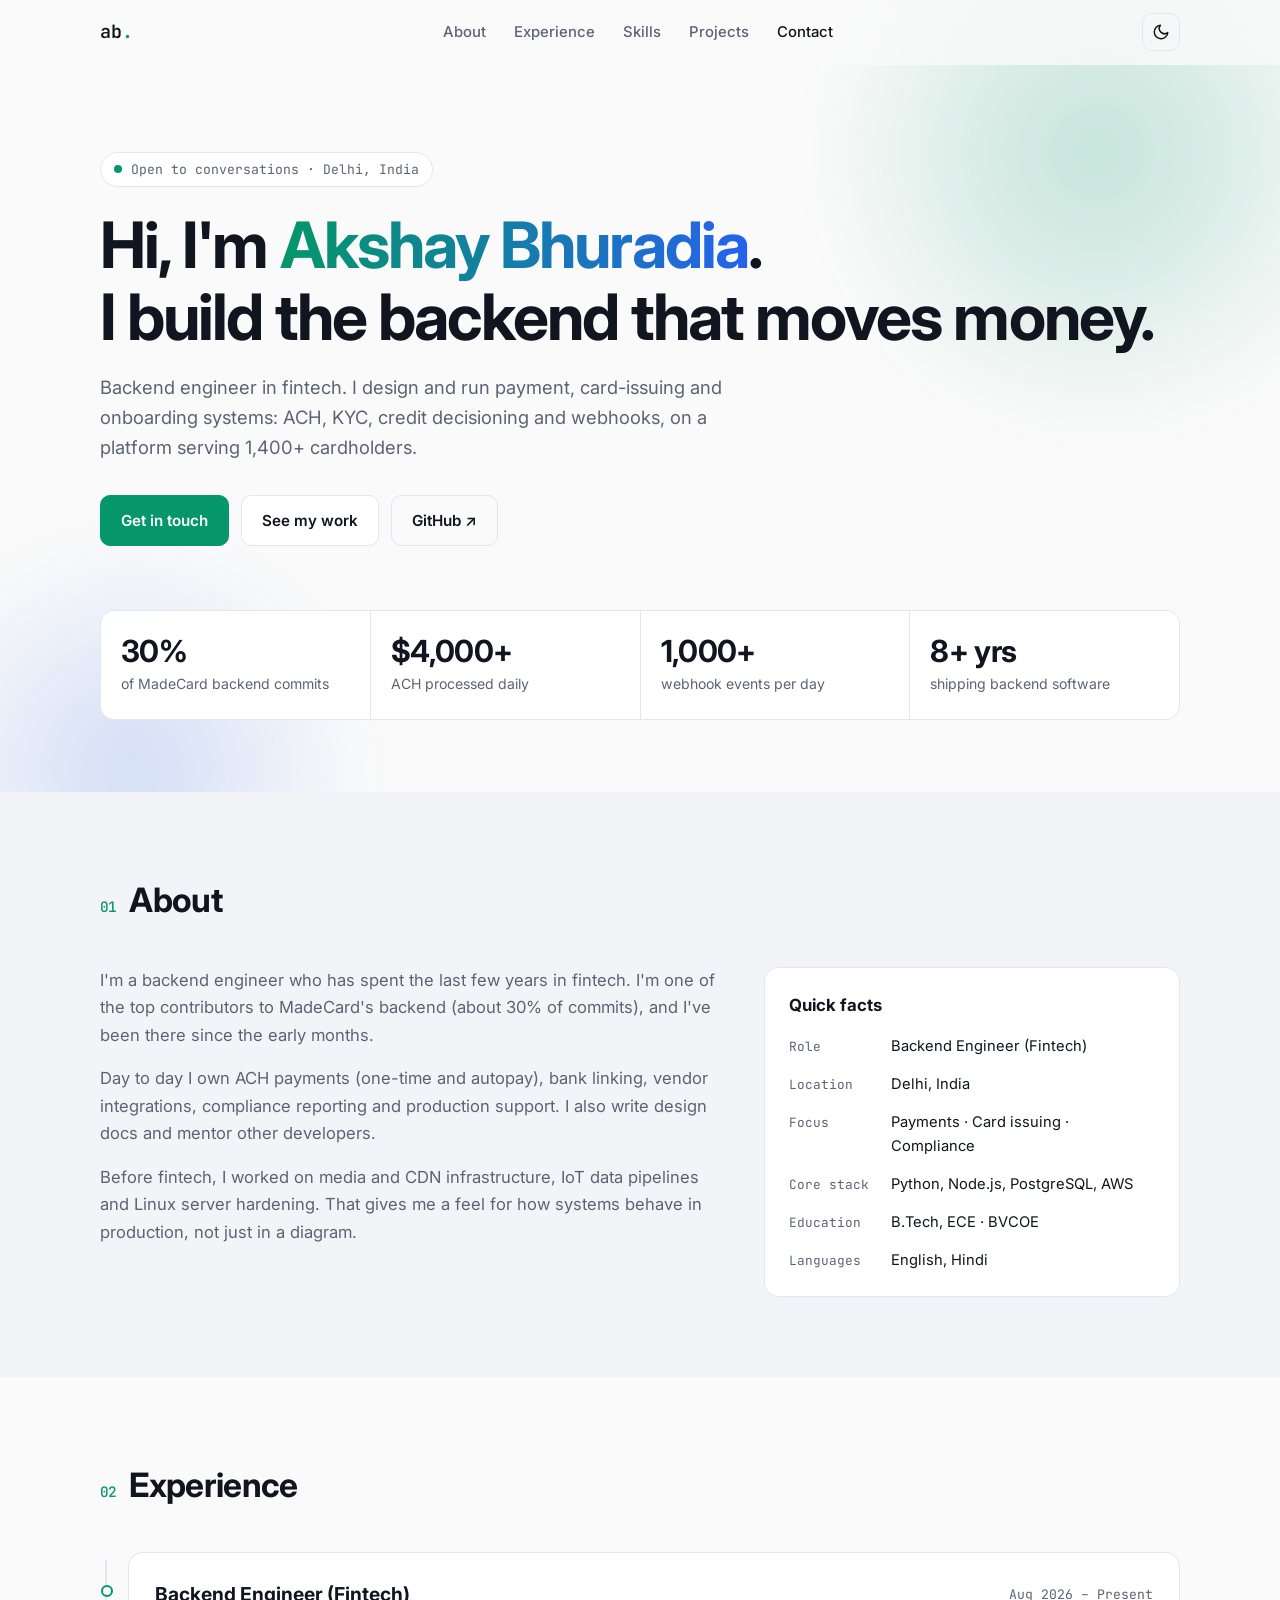
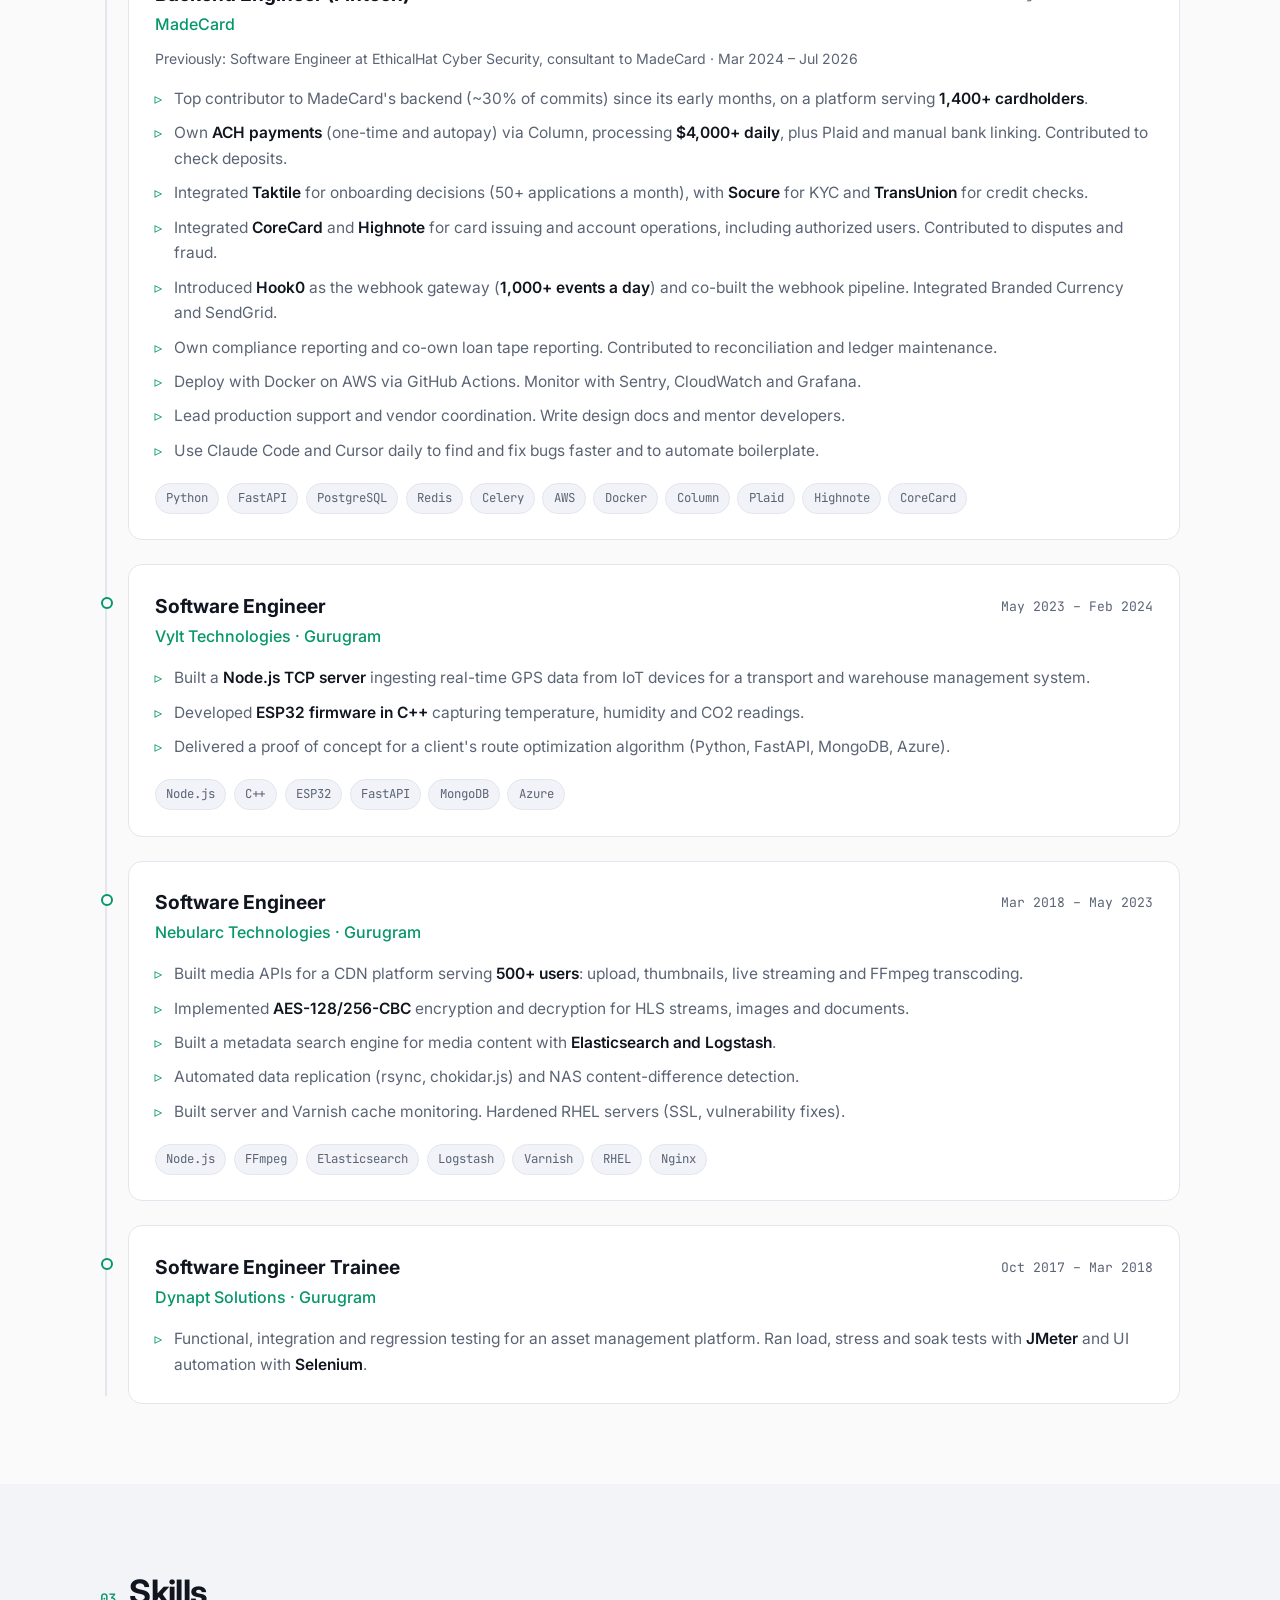
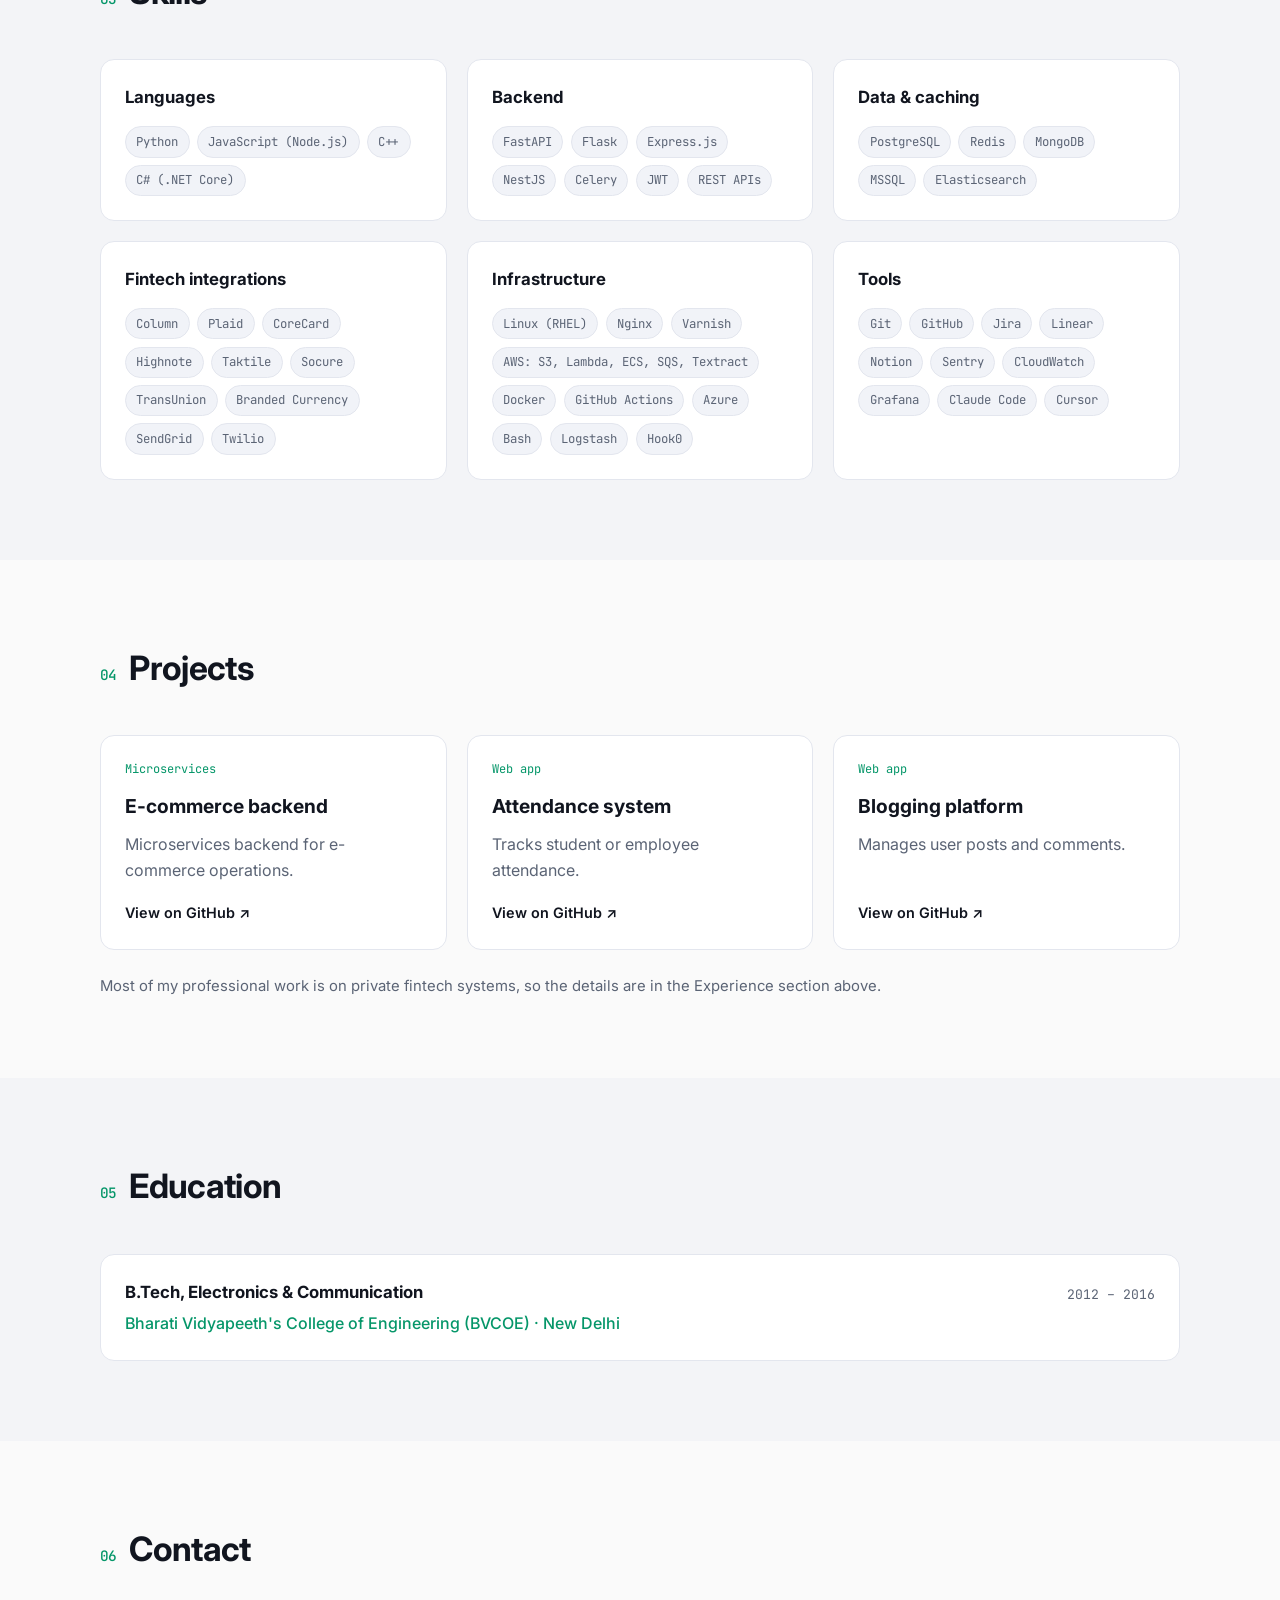
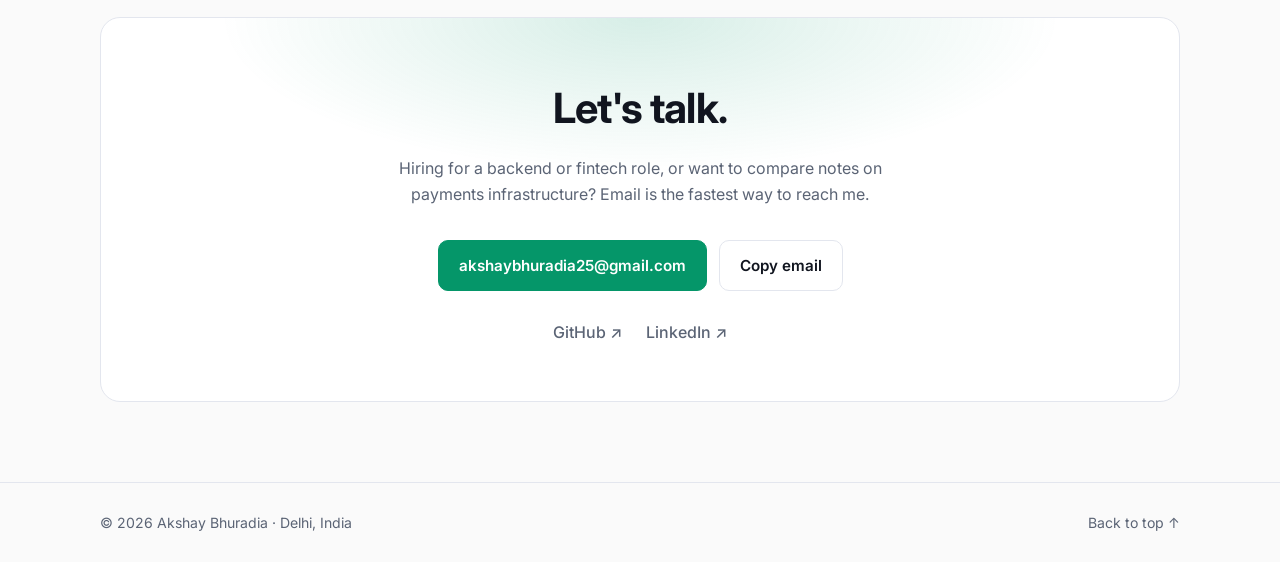
==== index.html @ c300bdea "Add portfolio website Co-authored-by: Cursor <cursoragent@cursor.com>" ====
<!DOCTYPE html>
<html lang="en" data-theme="dark">
<head>
  <meta charset="utf-8" />
  <meta name="viewport" content="width=device-width, initial-scale=1" />
  <title>Akshay Bhuradia · Backend Engineer, Fintech</title>
  <meta name="description" content="Akshay Bhuradia is a backend engineer building fintech systems: ACH payments, card issuing, onboarding decisioning and webhook infrastructure." />
  <meta name="theme-color" content="#0b0d12" />
  <meta property="og:title" content="Akshay Bhuradia · Backend Engineer, Fintech" />
  <meta property="og:description" content="Payments, card issuing, KYC/credit decisioning and reliable backend infrastructure." />
  <meta property="og:type" content="website" />
  <link rel="icon" href="data:image/svg+xml,<svg xmlns='http://www.w3.org/2000/svg' viewBox='0 0 100 100'><rect width='100' height='100' rx='24' fill='%236ee7b7'/><text x='50' y='68' font-size='56' font-family='sans-serif' font-weight='700' text-anchor='middle' fill='%230b0d12'>A</text></svg>" />
  <link rel="preconnect" href="https://fonts.googleapis.com" />
  <link rel="preconnect" href="https://fonts.gstatic.com" crossorigin />
  <link href="https://fonts.googleapis.com/css2?family=Inter:wght@400;500;600;700&family=JetBrains+Mono:wght@400;500&display=swap" rel="stylesheet" />
  <link rel="stylesheet" href="styles.css" />
  <script>
    // Apply saved theme before paint to avoid a flash.
    (function () {
      var t = localStorage.getItem("theme");
      if (!t) t = window.matchMedia("(prefers-color-scheme: light)").matches ? "light" : "dark";
      document.documentElement.setAttribute("data-theme", t);
    })();
  </script>
</head>
<body>
  <a class="skip" href="#main">Skip to content</a>

  <header class="nav" id="nav">
    <div class="container nav-inner">
      <a href="#top" class="logo" aria-label="Akshay Bhuradia, home">ab<span>.</span></a>
      <nav class="nav-links" id="nav-links" aria-label="Primary">
        <a href="#about">About</a>
        <a href="#experience">Experience</a>
        <a href="#skills">Skills</a>
        <a href="#projects">Projects</a>
        <a href="#contact">Contact</a>
      </nav>
      <div class="nav-actions">
        <button class="icon-btn" id="theme-toggle" aria-label="Toggle light and dark theme" title="Toggle theme">
          <svg class="i-sun" width="18" height="18" viewBox="0 0 24 24" fill="none" stroke="currentColor" stroke-width="2" stroke-linecap="round"><circle cx="12" cy="12" r="4"/><path d="M12 2v2M12 20v2M4.9 4.9l1.4 1.4M17.7 17.7l1.4 1.4M2 12h2M20 12h2M4.9 19.1l1.4-1.4M17.7 6.3l1.4-1.4"/></svg>
          <svg class="i-moon" width="18" height="18" viewBox="0 0 24 24" fill="none" stroke="currentColor" stroke-width="2" stroke-linecap="round" stroke-linejoin="round"><path d="M21 12.8A9 9 0 1 1 11.2 3a7 7 0 0 0 9.8 9.8z"/></svg>
        </button>
        <button class="icon-btn menu-btn" id="menu-toggle" aria-label="Open menu" aria-expanded="false" aria-controls="nav-links">
          <svg width="20" height="20" viewBox="0 0 24 24" fill="none" stroke="currentColor" stroke-width="2" stroke-linecap="round"><path d="M4 7h16M4 12h16M4 17h16"/></svg>
        </button>
      </div>
    </div>
  </header>

  <main id="main">
    <!-- HERO -->
    <section class="hero" id="top">
      <div class="container hero-inner">
        <p class="eyebrow reveal"><span class="dot"></span> Open to conversations · Delhi, India</p>
        <h1 class="reveal">Hi, I'm <span class="grad">Akshay Bhuradia</span>.<br />I build the backend that moves money.</h1>
        <p class="lead reveal">
          Backend engineer in fintech. I design and run payment, card-issuing and onboarding
          systems: ACH, KYC, credit decisioning and webhooks, on a platform serving
          1,400+ cardholders.
        </p>
        <div class="cta reveal">
          <a class="btn primary" href="#contact">Get in touch</a>
          <a class="btn" href="#experience">See my work</a>
          <a class="btn ghost" href="https://github.com/akshaybhuradia2020" target="_blank" rel="noopener">GitHub ↗</a>
        </div>

        <ul class="stats reveal" aria-label="Highlights">
          <li><strong data-count="30" data-suffix="%">30%</strong><span>of MadeCard backend commits</span></li>
          <li><strong data-count="4000" data-prefix="$" data-suffix="+">$4,000+</strong><span>ACH processed daily</span></li>
          <li><strong data-count="1000" data-suffix="+">1,000+</strong><span>webhook events per day</span></li>
          <li><strong data-count="8" data-suffix="+ yrs">8+ yrs</strong><span>shipping backend software</span></li>
        </ul>
      </div>
    </section>

    <!-- ABOUT -->
    <section class="section" id="about">
      <div class="container">
        <h2 class="section-title reveal"><span class="num">01</span> About</h2>
        <div class="about-grid">
          <div class="reveal">
            <p>
              I'm a backend engineer who has spent the last few years in fintech. I'm one of the
              top contributors to MadeCard's backend (about 30% of commits), and I've been there
              since the early months.
            </p>
            <p>
              Day to day I own ACH payments (one-time and autopay), bank linking, vendor
              integrations, compliance reporting and production support. I also write design
              docs and mentor other developers.
            </p>
            <p>
              Before fintech, I worked on media and CDN infrastructure, IoT data pipelines and
              Linux server hardening. That gives me a feel for how systems behave in production,
              not just in a diagram.
            </p>
          </div>
          <aside class="card reveal" aria-label="Quick facts">
            <h3>Quick facts</h3>
            <dl class="facts">
              <div><dt>Role</dt><dd>Backend Engineer (Fintech)</dd></div>
              <div><dt>Location</dt><dd>Delhi, India</dd></div>
              <div><dt>Focus</dt><dd>Payments · Card issuing · Compliance</dd></div>
              <div><dt>Core stack</dt><dd>Python, Node.js, PostgreSQL, AWS</dd></div>
              <div><dt>Education</dt><dd>B.Tech, ECE · BVCOE</dd></div>
              <div><dt>Languages</dt><dd>English, Hindi</dd></div>
            </dl>
          </aside>
        </div>
      </div>
    </section>

    <!-- EXPERIENCE -->
    <section class="section" id="experience">
      <div class="container">
        <h2 class="section-title reveal"><span class="num">02</span> Experience</h2>

        <ol class="timeline">
          <li class="job reveal">
            <div class="job-head">
              <div>
                <h3>Backend Engineer (Fintech)</h3>
                <p class="company">MadeCard</p>
              </div>
              <p class="when">Aug 2026 – Present</p>
            </div>
            <p class="sub-role">Previously: Software Engineer at EthicalHat Cyber Security, consultant to MadeCard · Mar 2024 – Jul 2026</p>
            <ul>
              <li>Top contributor to MadeCard's backend (~30% of commits) since its early months, on a platform serving <b>1,400+ cardholders</b>.</li>
              <li>Own <b>ACH payments</b> (one-time and autopay) via Column, processing <b>$4,000+ daily</b>, plus Plaid and manual bank linking. Contributed to check deposits.</li>
              <li>Integrated <b>Taktile</b> for onboarding decisions (50+ applications a month), with <b>Socure</b> for KYC and <b>TransUnion</b> for credit checks.</li>
              <li>Integrated <b>CoreCard</b> and <b>Highnote</b> for card issuing and account operations, including authorized users. Contributed to disputes and fraud.</li>
              <li>Introduced <b>Hook0</b> as the webhook gateway (<b>1,000+ events a day</b>) and co-built the webhook pipeline. Integrated Branded Currency and SendGrid.</li>
              <li>Own compliance reporting and co-own loan tape reporting. Contributed to reconciliation and ledger maintenance.</li>
              <li>Deploy with Docker on AWS via GitHub Actions. Monitor with Sentry, CloudWatch and Grafana.</li>
              <li>Lead production support and vendor coordination. Write design docs and mentor developers.</li>
              <li>Use Claude Code and Cursor daily to find and fix bugs faster and to automate boilerplate.</li>
            </ul>
            <div class="chips">
              <span>Python</span><span>FastAPI</span><span>PostgreSQL</span><span>Redis</span><span>Celery</span><span>AWS</span><span>Docker</span><span>Column</span><span>Plaid</span><span>Highnote</span><span>CoreCard</span>
            </div>
          </li>

          <li class="job reveal">
            <div class="job-head">
              <div>
                <h3>Software Engineer</h3>
                <p class="company">Vylt Technologies · Gurugram</p>
              </div>
              <p class="when">May 2023 – Feb 2024</p>
            </div>
            <ul>
              <li>Built a <b>Node.js TCP server</b> ingesting real-time GPS data from IoT devices for a transport and warehouse management system.</li>
              <li>Developed <b>ESP32 firmware in C++</b> capturing temperature, humidity and CO2 readings.</li>
              <li>Delivered a proof of concept for a client's route optimization algorithm (Python, FastAPI, MongoDB, Azure).</li>
            </ul>
            <div class="chips"><span>Node.js</span><span>C++</span><span>ESP32</span><span>FastAPI</span><span>MongoDB</span><span>Azure</span></div>
          </li>

          <li class="job reveal">
            <div class="job-head">
              <div>
                <h3>Software Engineer</h3>
                <p class="company">Nebularc Technologies · Gurugram</p>
              </div>
              <p class="when">Mar 2018 – May 2023</p>
            </div>
            <ul>
              <li>Built media APIs for a CDN platform serving <b>500+ users</b>: upload, thumbnails, live streaming and FFmpeg transcoding.</li>
              <li>Implemented <b>AES-128/256-CBC</b> encryption and decryption for HLS streams, images and documents.</li>
              <li>Built a metadata search engine for media content with <b>Elasticsearch and Logstash</b>.</li>
              <li>Automated data replication (rsync, chokidar.js) and NAS content-difference detection.</li>
              <li>Built server and Varnish cache monitoring. Hardened RHEL servers (SSL, vulnerability fixes).</li>
            </ul>
            <div class="chips"><span>Node.js</span><span>FFmpeg</span><span>Elasticsearch</span><span>Logstash</span><span>Varnish</span><span>RHEL</span><span>Nginx</span></div>
          </li>

          <li class="job reveal">
            <div class="job-head">
              <div>
                <h3>Software Engineer Trainee</h3>
                <p class="company">Dynapt Solutions · Gurugram</p>
              </div>
              <p class="when">Oct 2017 – Mar 2018</p>
            </div>
            <ul>
              <li>Functional, integration and regression testing for an asset management platform. Ran load, stress and soak tests with <b>JMeter</b> and UI automation with <b>Selenium</b>.</li>
            </ul>
          </li>
        </ol>
      </div>
    </section>

    <!-- SKILLS -->
    <section class="section" id="skills">
      <div class="container">
        <h2 class="section-title reveal"><span class="num">03</span> Skills</h2>
        <div class="skills-grid">
          <article class="card reveal"><h3>Languages</h3><div class="chips"><span>Python</span><span>JavaScript (Node.js)</span><span>C++</span><span>C# (.NET Core)</span></div></article>
          <article class="card reveal"><h3>Backend</h3><div class="chips"><span>FastAPI</span><span>Flask</span><span>Express.js</span><span>NestJS</span><span>Celery</span><span>JWT</span><span>REST APIs</span></div></article>
          <article class="card reveal"><h3>Data &amp; caching</h3><div class="chips"><span>PostgreSQL</span><span>Redis</span><span>MongoDB</span><span>MSSQL</span><span>Elasticsearch</span></div></article>
          <article class="card reveal"><h3>Fintech integrations</h3><div class="chips"><span>Column</span><span>Plaid</span><span>CoreCard</span><span>Highnote</span><span>Taktile</span><span>Socure</span><span>TransUnion</span><span>Branded Currency</span><span>SendGrid</span><span>Twilio</span></div></article>
          <article class="card reveal"><h3>Infrastructure</h3><div class="chips"><span>Linux (RHEL)</span><span>Nginx</span><span>Varnish</span><span>AWS: S3, Lambda, ECS, SQS, Textract</span><span>Docker</span><span>GitHub Actions</span><span>Azure</span><span>Bash</span><span>Logstash</span><span>Hook0</span></div></article>
          <article class="card reveal"><h3>Tools</h3><div class="chips"><span>Git</span><span>GitHub</span><span>Jira</span><span>Linear</span><span>Notion</span><span>Sentry</span><span>CloudWatch</span><span>Grafana</span><span>Claude Code</span><span>Cursor</span></div></article>
        </div>
      </div>
    </section>

    <!-- PROJECTS -->
    <section class="section" id="projects">
      <div class="container">
        <h2 class="section-title reveal"><span class="num">04</span> Projects</h2>
        <div class="projects-grid">
          <a class="card project reveal" href="https://github.com/akshaybhuradia2020" target="_blank" rel="noopener">
            <span class="tag">Microservices</span>
            <h3>E-commerce backend</h3>
            <p>Microservices backend for e-commerce operations.</p>
            <span class="more">View on GitHub ↗</span>
          </a>
          <a class="card project reveal" href="https://github.com/akshaybhuradia2020" target="_blank" rel="noopener">
            <span class="tag">Web app</span>
            <h3>Attendance system</h3>
            <p>Tracks student or employee attendance.</p>
            <span class="more">View on GitHub ↗</span>
          </a>
          <a class="card project reveal" href="https://github.com/akshaybhuradia2020" target="_blank" rel="noopener">
            <span class="tag">Web app</span>
            <h3>Blogging platform</h3>
            <p>Manages user posts and comments.</p>
            <span class="more">View on GitHub ↗</span>
          </a>
        </div>
        <p class="note reveal">
          Most of my professional work is on private fintech systems, so the details are in the
          Experience section above.
        </p>
      </div>
    </section>

    <!-- EDUCATION -->
    <section class="section" id="education">
      <div class="container">
        <h2 class="section-title reveal"><span class="num">05</span> Education</h2>
        <div class="card reveal edu">
          <div>
            <h3>B.Tech, Electronics &amp; Communication</h3>
            <p class="company">Bharati Vidyapeeth's College of Engineering (BVCOE) · New Delhi</p>
          </div>
          <p class="when">2012 – 2016</p>
        </div>
      </div>
    </section>

    <!-- CONTACT -->
    <section class="section contact" id="contact">
      <div class="container">
        <h2 class="section-title reveal"><span class="num">06</span> Contact</h2>
        <div class="contact-card reveal">
          <h3>Let's talk.</h3>
          <p>
            Hiring for a backend or fintech role, or want to compare notes on payments
            infrastructure? Email is the fastest way to reach me.
          </p>
          <div class="cta">
            <a class="btn primary" href="mailto:akshaybhuradia25@gmail.com">akshaybhuradia25@gmail.com</a>
            <button class="btn" id="copy-email" type="button">Copy email</button>
          </div>
          <ul class="social">
            <li><a href="https://github.com/akshaybhuradia2020" target="_blank" rel="noopener">GitHub ↗</a></li>
            <li><a href="https://www.linkedin.com/in/akshay-bhuradia" target="_blank" rel="noopener">LinkedIn ↗</a></li>
          </ul>
        </div>
      </div>
    </section>
  </main>

  <footer class="footer">
    <div class="container">
      <p>© <span id="year">2026</span> Akshay Bhuradia · Delhi, India</p>
      <a href="#top">Back to top ↑</a>
    </div>
  </footer>

  <div class="toast" id="toast" role="status" aria-live="polite">Email copied</div>
  <script src="script.js"></script>
</body>
</html>
---- styles.css ----
/* ---------- Tokens ---------- */
:root {
  --bg: #0b0d12;
  --bg-alt: #0f1218;
  --surface: #141821;
  --surface-2: #1a1f2b;
  --border: #232937;
  --text: #e8ebf2;
  --muted: #9aa3b5;
  --accent: #6ee7b7;
  --accent-2: #60a5fa;
  --accent-ink: #062018;
  --shadow: 0 10px 30px rgba(0, 0, 0, 0.35);
  --radius: 14px;
  --font: "Inter", system-ui, -apple-system, "Segoe UI", Roboto, sans-serif;
  --mono: "JetBrains Mono", ui-monospace, SFMono-Regular, Menlo, monospace;
}
[data-theme="light"] {
  --bg: #fafafa;
  --bg-alt: #f3f4f7;
  --surface: #ffffff;
  --surface-2: #f1f3f8;
  --border: #e3e6ee;
  --text: #11151f;
  --muted: #5b6475;
  --accent: #059669;
  --accent-2: #2563eb;
  --accent-ink: #ffffff;
  --shadow: 0 10px 30px rgba(20, 30, 60, 0.08);
}

/* ---------- Base ---------- */
*, *::before, *::after { box-sizing: border-box; }
html { scroll-behavior: smooth; scroll-padding-top: 76px; }
body {
  margin: 0;
  font-family: var(--font);
  background: var(--bg);
  color: var(--text);
  line-height: 1.65;
  -webkit-font-smoothing: antialiased;
  transition: background 0.25s, color 0.25s;
}
a { color: inherit; text-decoration: none; }
ul, ol { margin: 0; padding: 0; list-style: none; }
h1, h2, h3, p { margin: 0; }
b { font-weight: 600; color: var(--text); }
.container { width: min(1080px, 100% - 2.5rem); margin-inline: auto; }
.skip {
  position: absolute; left: -999px; top: 8px; z-index: 100;
  background: var(--accent); color: var(--accent-ink); padding: 8px 14px; border-radius: 8px;
}
.skip:focus { left: 8px; }
:focus-visible { outline: 2px solid var(--accent); outline-offset: 3px; border-radius: 6px; }

/* ---------- Nav ---------- */
.nav {
  position: fixed; inset: 0 0 auto 0; z-index: 50;
  backdrop-filter: blur(14px); -webkit-backdrop-filter: blur(14px);
  background: color-mix(in srgb, var(--bg) 78%, transparent);
  border-bottom: 1px solid transparent;
  transition: border-color 0.2s;
}
.nav.scrolled { border-bottom-color: var(--border); }
.nav-inner { display: flex; align-items: center; justify-content: space-between; height: 64px; }
.logo { font-family: var(--mono); font-weight: 600; font-size: 1.15rem; }
.logo span { color: var(--accent); }
.nav-links { display: flex; gap: 1.75rem; }
.nav-links a { color: var(--muted); font-size: 0.93rem; font-weight: 500; transition: color 0.15s; }
.nav-links a:hover, .nav-links a.active { color: var(--text); }
.nav-actions { display: flex; gap: 0.5rem; }
.icon-btn {
  display: grid; place-items: center; width: 38px; height: 38px;
  background: transparent; color: var(--text);
  border: 1px solid var(--border); border-radius: 10px; cursor: pointer;
  transition: background 0.15s;
}
.icon-btn:hover { background: var(--surface); }
.menu-btn { display: none; }
[data-theme="dark"] .i-moon, [data-theme="light"] .i-sun { display: none; }

/* ---------- Hero ---------- */
.hero { position: relative; padding: 9.5rem 0 4.5rem; overflow: hidden; }
.hero::before {
  content: ""; position: absolute; inset: -20% -10% auto auto; width: 620px; height: 620px;
  background: radial-gradient(circle, color-mix(in srgb, var(--accent) 22%, transparent), transparent 65%);
  filter: blur(20px); pointer-events: none;
}
.hero::after {
  content: ""; position: absolute; inset: auto auto -30% -10%; width: 520px; height: 520px;
  background: radial-gradient(circle, color-mix(in srgb, var(--accent-2) 18%, transparent), transparent 65%);
  filter: blur(20px); pointer-events: none;
}
.hero-inner { position: relative; z-index: 1; }
.eyebrow {
  display: inline-flex; align-items: center; gap: 0.6rem;
  font-family: var(--mono); font-size: 0.82rem; color: var(--muted);
  padding: 0.35rem 0.8rem; border: 1px solid var(--border); border-radius: 999px; background: var(--surface);
}
.dot { width: 8px; height: 8px; border-radius: 50%; background: var(--accent); box-shadow: 0 0 0 0 var(--accent); animation: pulse 2s infinite; }
@keyframes pulse { 70% { box-shadow: 0 0 0 8px transparent; } 100% { box-shadow: 0 0 0 0 transparent; } }
h1 { font-size: clamp(2.2rem, 5.6vw, 4rem); line-height: 1.12; letter-spacing: -0.03em; margin: 1.4rem 0 1.2rem; font-weight: 700; }
.grad { background: linear-gradient(90deg, var(--accent), var(--accent-2)); -webkit-background-clip: text; background-clip: text; color: transparent; }
.lead { max-width: 640px; font-size: 1.15rem; color: var(--muted); }
.cta { display: flex; flex-wrap: wrap; gap: 0.75rem; margin-top: 2rem; }
.btn {
  display: inline-flex; align-items: center; gap: 0.4rem;
  padding: 0.75rem 1.25rem; border-radius: 10px; font: inherit; font-weight: 600; font-size: 0.95rem;
  color: var(--text); background: var(--surface); border: 1px solid var(--border); cursor: pointer;
  transition: transform 0.15s, background 0.15s, border-color 0.15s;
}
.btn:hover { transform: translateY(-2px); border-color: var(--accent); }
.btn.primary { background: var(--accent); color: var(--accent-ink); border-color: var(--accent); }
.btn.primary:hover { filter: brightness(1.08); }
.btn.ghost { background: transparent; }

.stats {
  display: grid; grid-template-columns: repeat(4, 1fr); gap: 1px; margin-top: 4rem;
  background: var(--border); border: 1px solid var(--border); border-radius: var(--radius); overflow: hidden;
}
.stats li { background: var(--surface); padding: 1.4rem 1.25rem; }
.stats strong { display: block; font-size: 1.9rem; letter-spacing: -0.02em; line-height: 1.2; }
.stats span { color: var(--muted); font-size: 0.88rem; }

/* ---------- Sections ---------- */
.section { padding: 5rem 0; }
.section:nth-of-type(even) { background: var(--bg-alt); }
.section-title { font-size: clamp(1.6rem, 3vw, 2.1rem); letter-spacing: -0.02em; margin-bottom: 2.5rem; display: flex; align-items: baseline; gap: 0.8rem; }
.num { font-family: var(--mono); font-size: 0.9rem; color: var(--accent); font-weight: 500; }

.card {
  background: var(--surface); border: 1px solid var(--border); border-radius: var(--radius); padding: 1.5rem;
}
.card h3 { font-size: 1.05rem; margin-bottom: 0.9rem; }

/* About */
.about-grid { display: grid; grid-template-columns: 1.5fr 1fr; gap: 2.5rem; align-items: start; }
.about-grid p + p { margin-top: 1rem; }
.about-grid p { color: var(--muted); font-size: 1.04rem; }
.facts { margin: 0; display: grid; gap: 0.85rem; }
.facts div { display: grid; grid-template-columns: 90px 1fr; gap: 0.75rem; font-size: 0.92rem; }
.facts dt { color: var(--muted); font-family: var(--mono); font-size: 0.8rem; padding-top: 2px; }
.facts dd { margin: 0; }

/* Timeline */
.timeline { position: relative; display: grid; gap: 1.5rem; padding-left: 1.75rem; }
.timeline::before { content: ""; position: absolute; left: 5px; top: 8px; bottom: 8px; width: 2px; background: var(--border); }
.job {
  position: relative; background: var(--surface); border: 1px solid var(--border);
  border-radius: var(--radius); padding: 1.6rem;
  transition: border-color 0.2s, transform 0.2s;
}
.job:hover { border-color: color-mix(in srgb, var(--accent) 55%, var(--border)); }
.job::before {
  content: ""; position: absolute; left: -1.75rem; top: 2rem; width: 12px; height: 12px; border-radius: 50%;
  background: var(--bg); border: 2px solid var(--accent);
}
.job-head { display: flex; justify-content: space-between; gap: 1rem; flex-wrap: wrap; }
.job h3 { font-size: 1.2rem; margin: 0; }
.company { color: var(--accent); font-weight: 500; }
.when { font-family: var(--mono); font-size: 0.82rem; color: var(--muted); padding-top: 0.3rem; }
.sub-role { margin-top: 0.6rem; font-size: 0.88rem; color: var(--muted); }
.job ul { margin-top: 1rem; display: grid; gap: 0.55rem; }
.job ul li { position: relative; padding-left: 1.2rem; color: var(--muted); font-size: 0.97rem; }
.job ul li::before { content: "▹"; position: absolute; left: 0; color: var(--accent); }
.job .chips { margin-top: 1.2rem; }

.chips { display: flex; flex-wrap: wrap; gap: 0.45rem; }
.chips span {
  font-family: var(--mono); font-size: 0.77rem; padding: 0.28rem 0.65rem; border-radius: 999px;
  background: var(--surface-2); color: var(--muted); border: 1px solid var(--border);
}

/* Skills / projects */
.skills-grid, .projects-grid { display: grid; grid-template-columns: repeat(3, 1fr); gap: 1.25rem; }
.project { display: flex; flex-direction: column; gap: 0.5rem; transition: transform 0.2s, border-color 0.2s, box-shadow 0.2s; }
.project:hover { transform: translateY(-4px); border-color: var(--accent); box-shadow: var(--shadow); }
.project h3 { margin: 0.2rem 0 0; font-size: 1.2rem; }
.project p { color: var(--muted); flex: 1; }
.tag { font-family: var(--mono); font-size: 0.75rem; color: var(--accent); }
.more { font-size: 0.9rem; font-weight: 600; margin-top: 0.6rem; }
.note { margin-top: 1.5rem; color: var(--muted); font-size: 0.93rem; }

.edu { display: flex; justify-content: space-between; flex-wrap: wrap; gap: 1rem; }
.edu h3 { margin-bottom: 0.2rem; }

/* Contact */
.contact-card {
  text-align: center; padding: 3.5rem 1.5rem; border-radius: 20px; border: 1px solid var(--border);
  background:
    radial-gradient(600px 220px at 50% 0%, color-mix(in srgb, var(--accent) 16%, transparent), transparent 70%),
    var(--surface);
}
.contact-card h3 { font-size: clamp(1.8rem, 4vw, 2.6rem); letter-spacing: -0.02em; margin-bottom: 0.8rem; }
.contact-card p { max-width: 520px; margin: 0 auto; color: var(--muted); }
.contact-card .cta { justify-content: center; }
.social { display: flex; justify-content: center; gap: 1.5rem; margin-top: 1.75rem; }
.social a { color: var(--muted); font-weight: 500; transition: color 0.15s; }
.social a:hover { color: var(--accent); }

.footer { border-top: 1px solid var(--border); padding: 1.75rem 0; color: var(--muted); font-size: 0.88rem; }
.footer .container { display: flex; justify-content: space-between; flex-wrap: wrap; gap: 0.5rem; }
.footer a:hover { color: var(--accent); }

.toast {
  position: fixed; bottom: 24px; left: 50%; transform: translate(-50%, 20px); opacity: 0; pointer-events: none;
  background: var(--text); color: var(--bg); padding: 0.6rem 1.1rem; border-radius: 10px; font-size: 0.9rem; font-weight: 500;
  transition: opacity 0.2s, transform 0.2s; z-index: 80;
}
.toast.show { opacity: 1; transform: translate(-50%, 0); }

/* ---------- Reveal on scroll ---------- */
.reveal { opacity: 0; transform: translateY(18px); transition: opacity 0.6s ease, transform 0.6s ease; }
.reveal.in { opacity: 1; transform: none; }
.no-js .reveal { opacity: 1; transform: none; }

/* ---------- Responsive ---------- */
@media (max-width: 860px) {
  .skills-grid, .projects-grid { grid-template-columns: repeat(2, 1fr); }
  .about-grid { grid-template-columns: 1fr; }
  .stats { grid-template-columns: repeat(2, 1fr); }
}
@media (max-width: 720px) {
  .menu-btn { display: grid; }
  .nav-links {
    position: absolute; top: 64px; left: 0; right: 0; flex-direction: column; gap: 0;
    background: var(--bg); border-bottom: 1px solid var(--border);
    max-height: 0; overflow: hidden; transition: max-height 0.25s;
  }
  .nav-links.open { max-height: 320px; }
  .nav-links a { padding: 0.95rem 1.25rem; border-top: 1px solid var(--border); }
  .hero { padding-top: 7.5rem; }
  .skills-grid, .projects-grid { grid-template-columns: 1fr; }
  .section { padding: 3.5rem 0; }
  .timeline { padding-left: 1.4rem; }
  .job::before { left: -1.4rem; }
  .job { padding: 1.25rem; }
}
@media (prefers-reduced-motion: reduce) {
  html { scroll-behavior: auto; }
  .reveal { opacity: 1; transform: none; transition: none; }
  .dot { animation: none; }
}
@media print {
  .nav, .toast, .hero::before, .hero::after { display: none; }
  .reveal { opacity: 1; transform: none; }
}
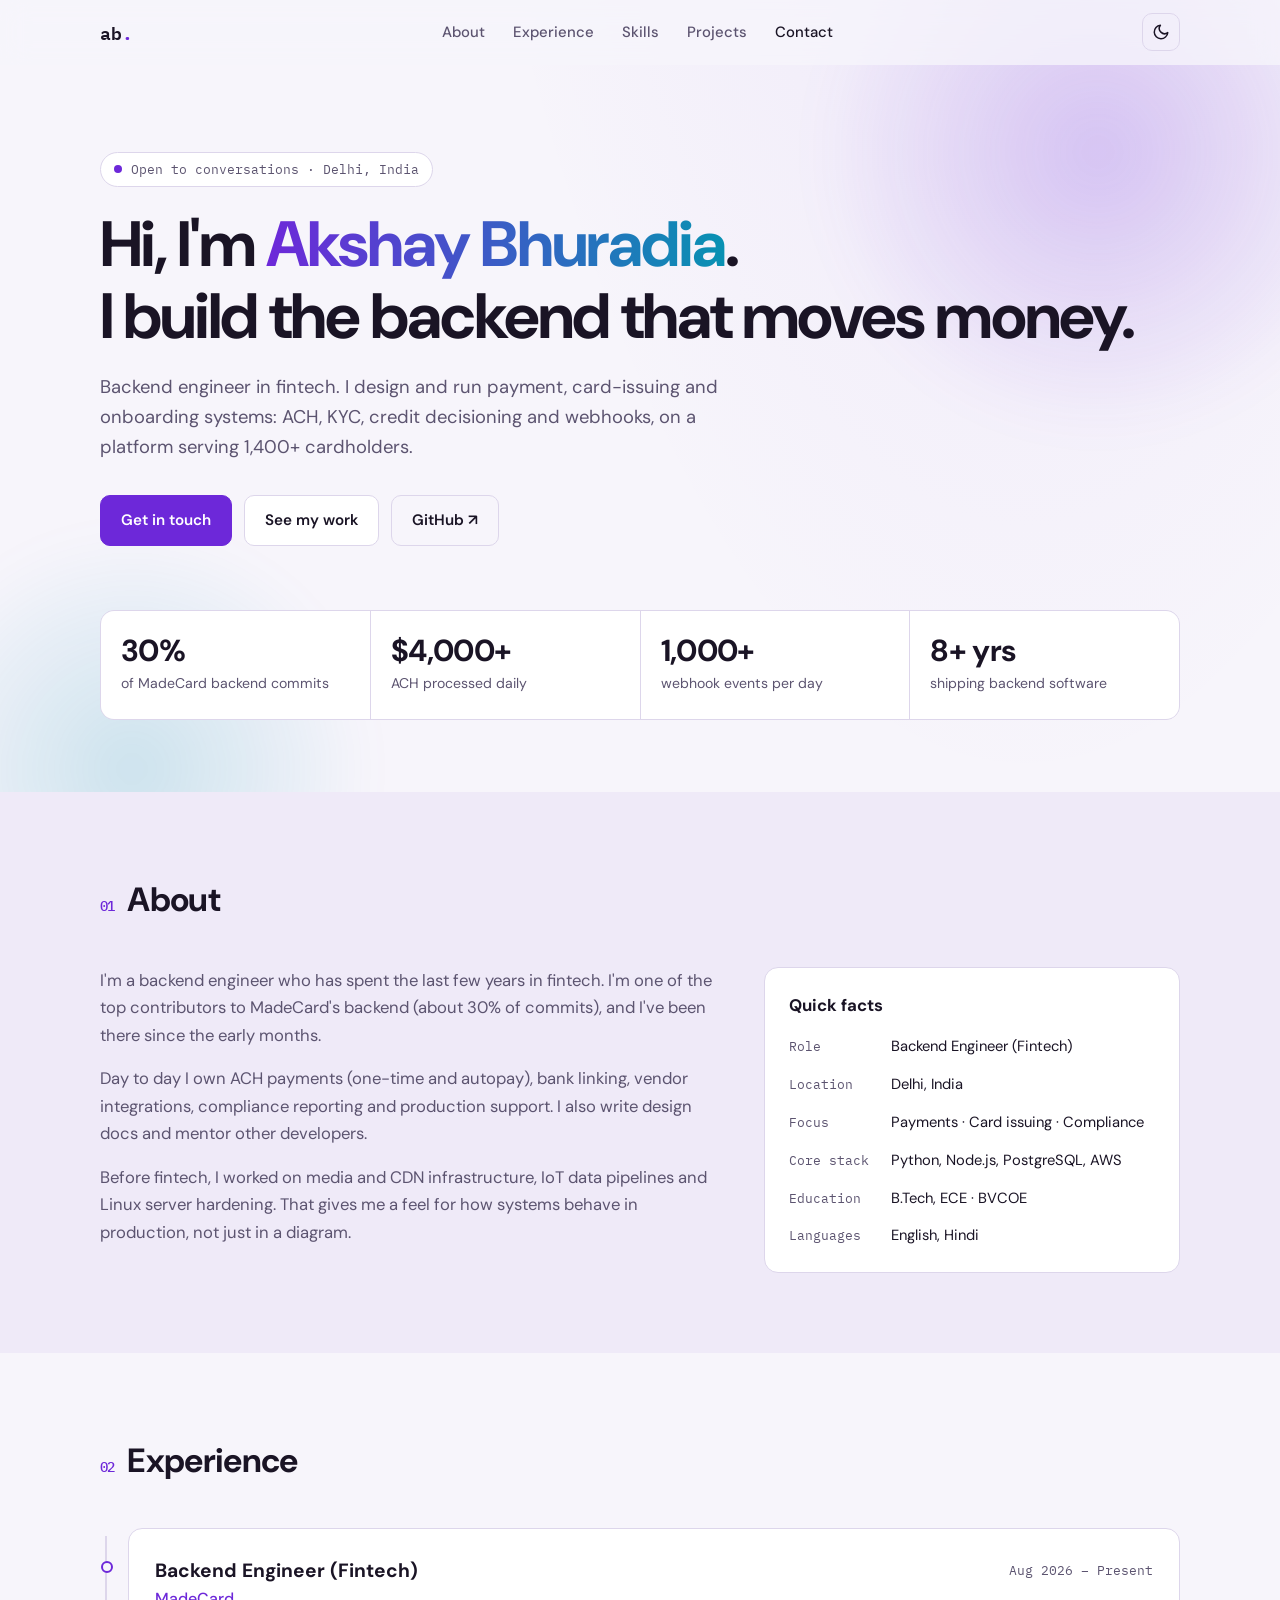
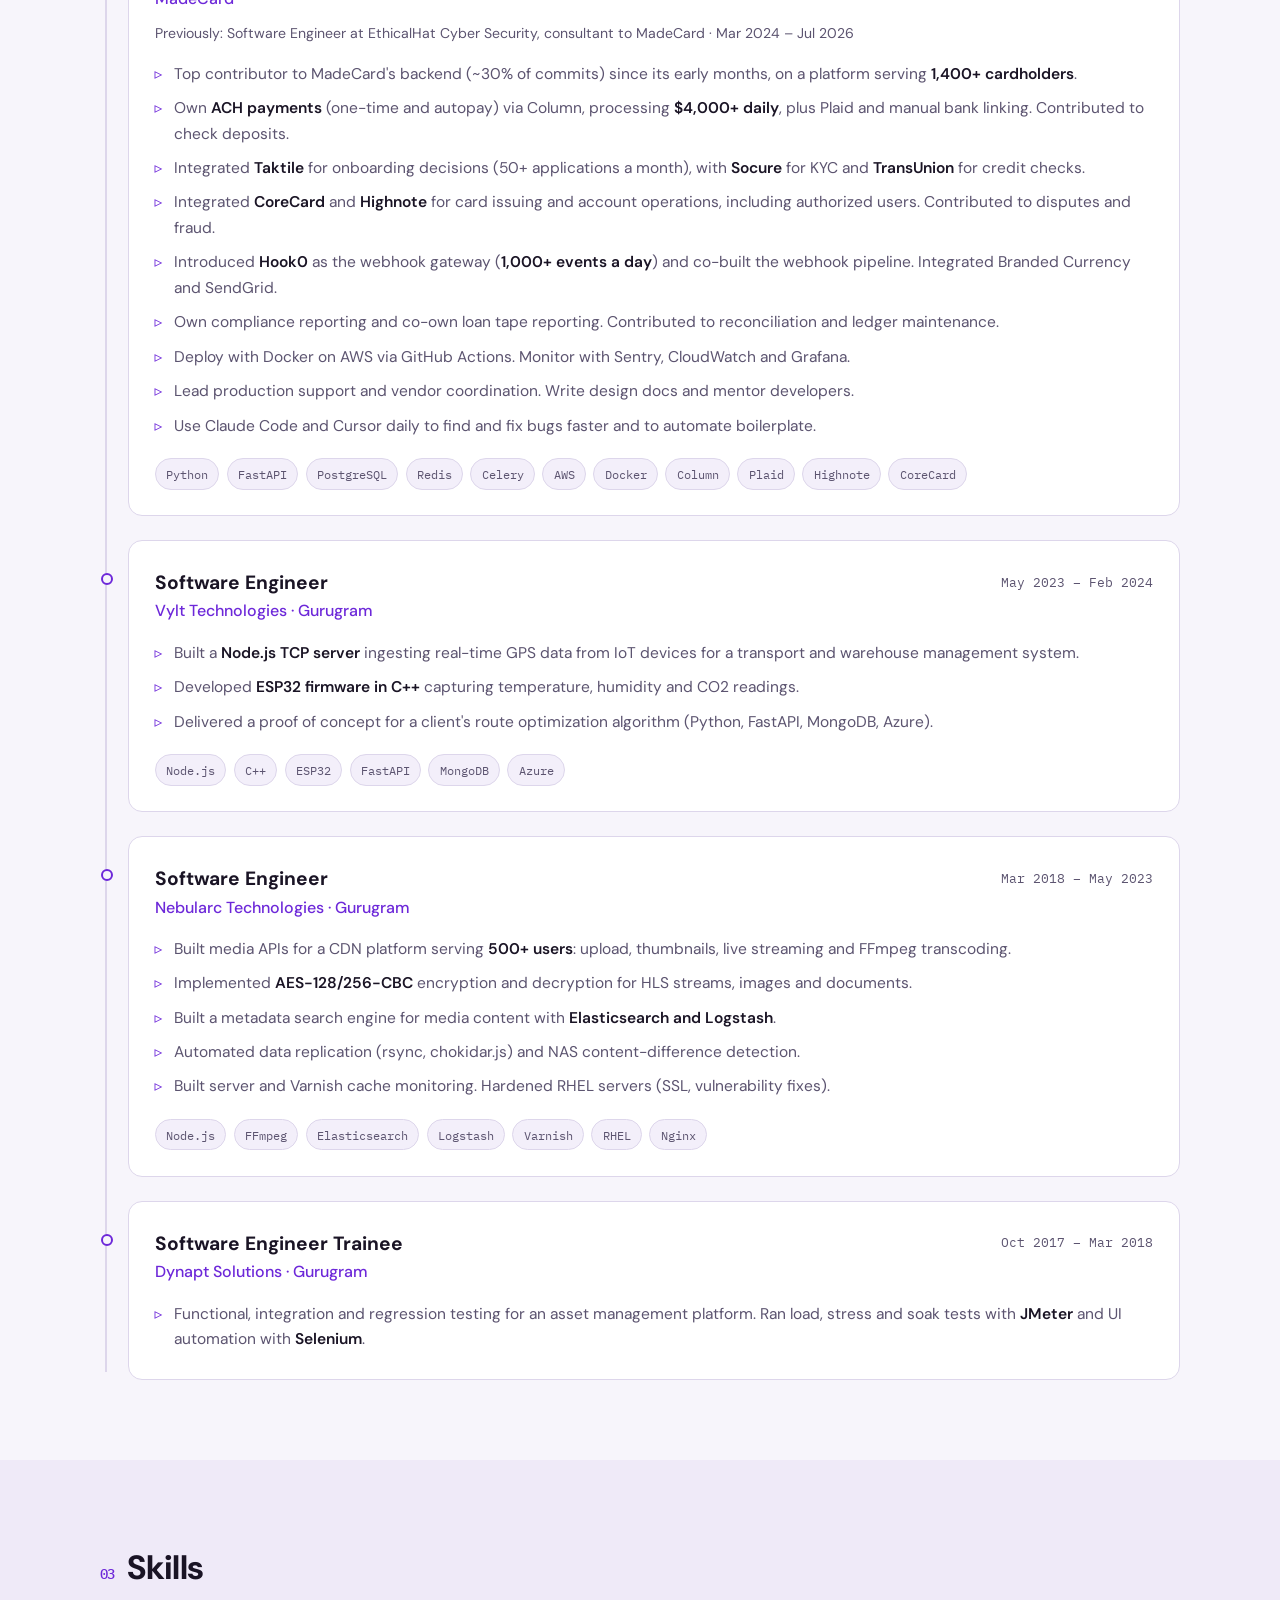
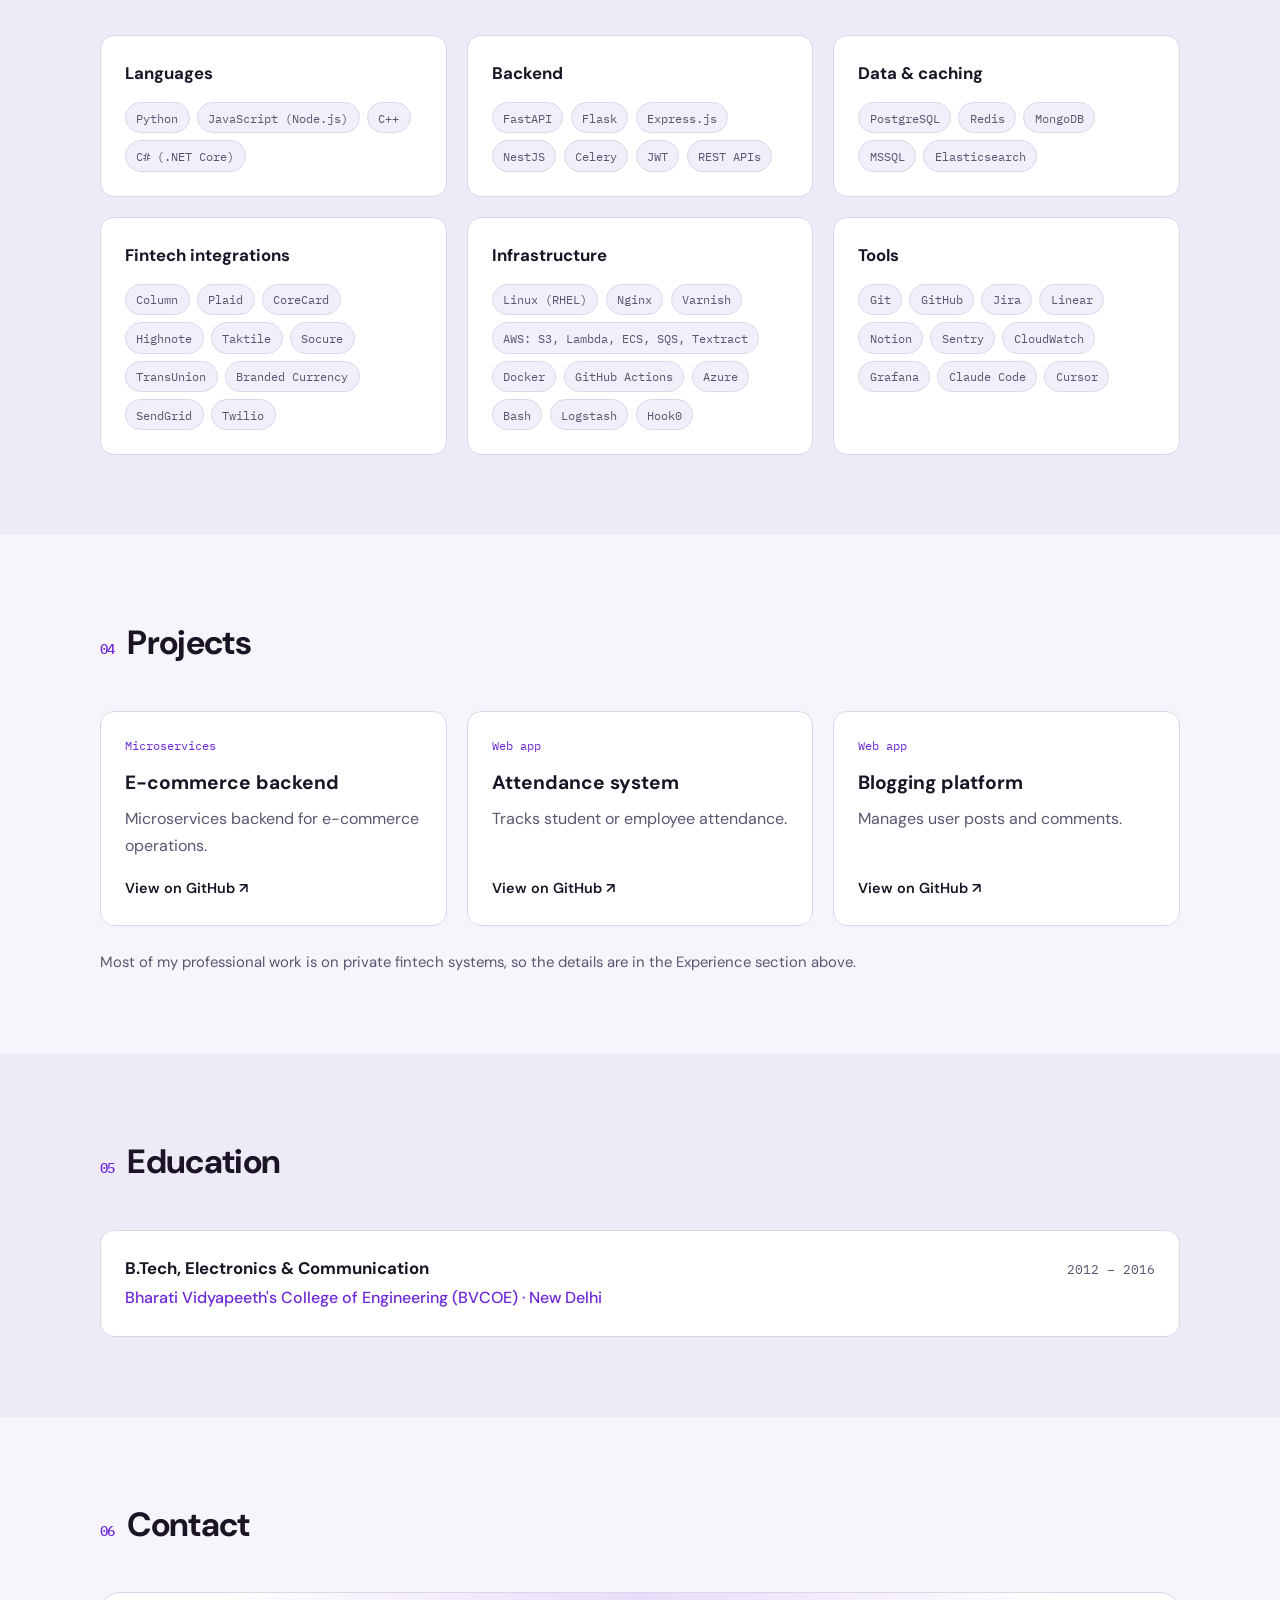
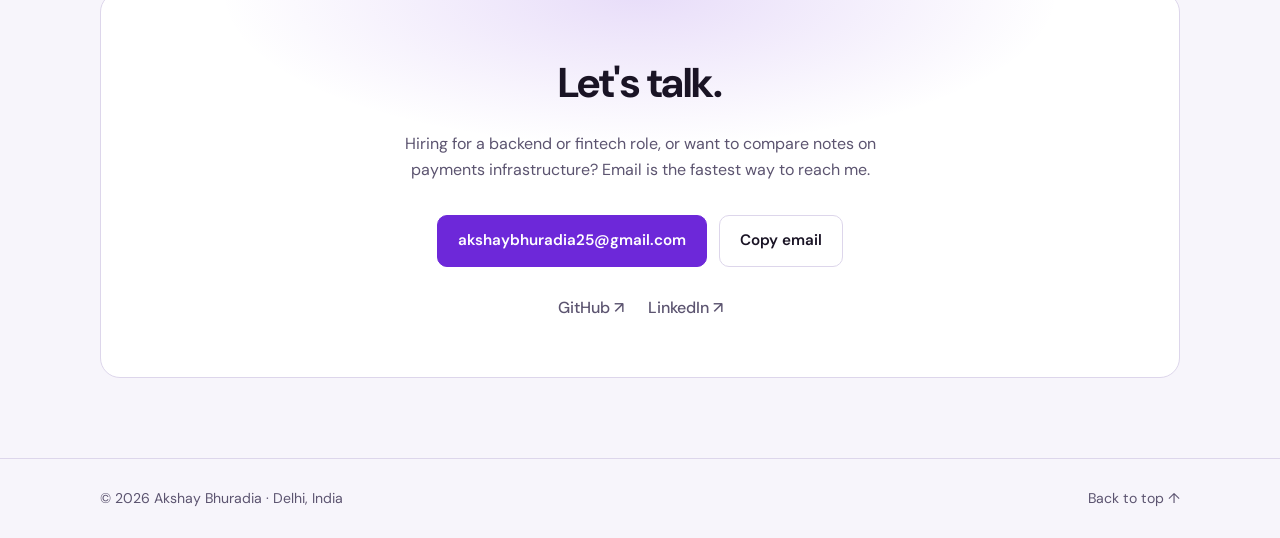
==== commit a10130a3: "Refresh portfolio theme" ====
--- a/index.html
+++ b/index.html
@@ -5,14 +5,14 @@
   <meta name="viewport" content="width=device-width, initial-scale=1" />
   <title>Akshay Bhuradia · Backend Engineer, Fintech</title>
   <meta name="description" content="Akshay Bhuradia is a backend engineer building fintech systems: ACH payments, card issuing, onboarding decisioning and webhook infrastructure." />
-  <meta name="theme-color" content="#0b0d12" />
+  <meta name="theme-color" content="#0c0a10" />
   <meta property="og:title" content="Akshay Bhuradia · Backend Engineer, Fintech" />
   <meta property="og:description" content="Payments, card issuing, KYC/credit decisioning and reliable backend infrastructure." />
   <meta property="og:type" content="website" />
-  <link rel="icon" href="data:image/svg+xml,<svg xmlns='http://www.w3.org/2000/svg' viewBox='0 0 100 100'><rect width='100' height='100' rx='24' fill='%236ee7b7'/><text x='50' y='68' font-size='56' font-family='sans-serif' font-weight='700' text-anchor='middle' fill='%230b0d12'>A</text></svg>" />
+  <link rel="icon" href="data:image/svg+xml,<svg xmlns='http://www.w3.org/2000/svg' viewBox='0 0 100 100'><rect width='100' height='100' rx='24' fill='%23a78bfa'/><text x='50' y='68' font-size='56' font-family='sans-serif' font-weight='700' text-anchor='middle' fill='%2314082a'>A</text></svg>" />
   <link rel="preconnect" href="https://fonts.googleapis.com" />
   <link rel="preconnect" href="https://fonts.gstatic.com" crossorigin />
-  <link href="https://fonts.googleapis.com/css2?family=Inter:wght@400;500;600;700&family=JetBrains+Mono:wght@400;500&display=swap" rel="stylesheet" />
+  <link href="https://fonts.googleapis.com/css2?family=DM+Sans:ital,opsz,wght@0,9..40,400;0,9..40,500;0,9..40,600;0,9..40,700&family=IBM+Plex+Mono:wght@400;500&display=swap" rel="stylesheet" />
   <link rel="stylesheet" href="styles.css" />
   <script>
     // Apply saved theme before paint to avoid a flash.
--- a/styles.css
+++ b/styles.css
@@ -1,32 +1,32 @@
-/* ---------- Tokens ---------- */
+/* ---------- Tokens (violet / cyan fintech) ---------- */
 :root {
-  --bg: #0b0d12;
-  --bg-alt: #0f1218;
-  --surface: #141821;
-  --surface-2: #1a1f2b;
-  --border: #232937;
-  --text: #e8ebf2;
-  --muted: #9aa3b5;
-  --accent: #6ee7b7;
-  --accent-2: #60a5fa;
-  --accent-ink: #062018;
-  --shadow: 0 10px 30px rgba(0, 0, 0, 0.35);
+  --bg: #0c0a10;
+  --bg-alt: #110e18;
+  --surface: #181522;
+  --surface-2: #1f1b2e;
+  --border: #2e2840;
+  --text: #ede9f7;
+  --muted: #9d94b0;
+  --accent: #a78bfa;
+  --accent-2: #22d3ee;
+  --accent-ink: #14082a;
+  --shadow: 0 12px 40px rgba(8, 0, 24, 0.45);
   --radius: 14px;
-  --font: "Inter", system-ui, -apple-system, "Segoe UI", Roboto, sans-serif;
-  --mono: "JetBrains Mono", ui-monospace, SFMono-Regular, Menlo, monospace;
+  --font: "DM Sans", system-ui, -apple-system, "Segoe UI", Roboto, sans-serif;
+  --mono: "IBM Plex Mono", ui-monospace, SFMono-Regular, Menlo, monospace;
 }
 [data-theme="light"] {
-  --bg: #fafafa;
-  --bg-alt: #f3f4f7;
+  --bg: #f7f5fb;
+  --bg-alt: #efeaf8;
   --surface: #ffffff;
-  --surface-2: #f1f3f8;
-  --border: #e3e6ee;
-  --text: #11151f;
-  --muted: #5b6475;
-  --accent: #059669;
-  --accent-2: #2563eb;
+  --surface-2: #f3effa;
+  --border: #ddd6eb;
+  --text: #1a1425;
+  --muted: #5c5470;
+  --accent: #6d28d9;
+  --accent-2: #0891b2;
   --accent-ink: #ffffff;
-  --shadow: 0 10px 30px rgba(20, 30, 60, 0.08);
+  --shadow: 0 10px 30px rgba(80, 40, 120, 0.1);
 }
 
 /* ---------- Base ---------- */
@@ -35,11 +35,18 @@
 body {
   margin: 0;
   font-family: var(--font);
-  background: var(--bg);
+  background:
+    radial-gradient(ellipse 120% 80% at 50% -30%, color-mix(in srgb, var(--accent) 12%, transparent), transparent 55%),
+    var(--bg);
   color: var(--text);
   line-height: 1.65;
   -webkit-font-smoothing: antialiased;
   transition: background 0.25s, color 0.25s;
+}
+[data-theme="light"] body {
+  background:
+    radial-gradient(ellipse 100% 70% at 80% -20%, color-mix(in srgb, var(--accent) 10%, transparent), transparent 50%),
+    var(--bg);
 }
 a { color: inherit; text-decoration: none; }
 ul, ol { margin: 0; padding: 0; list-style: none; }
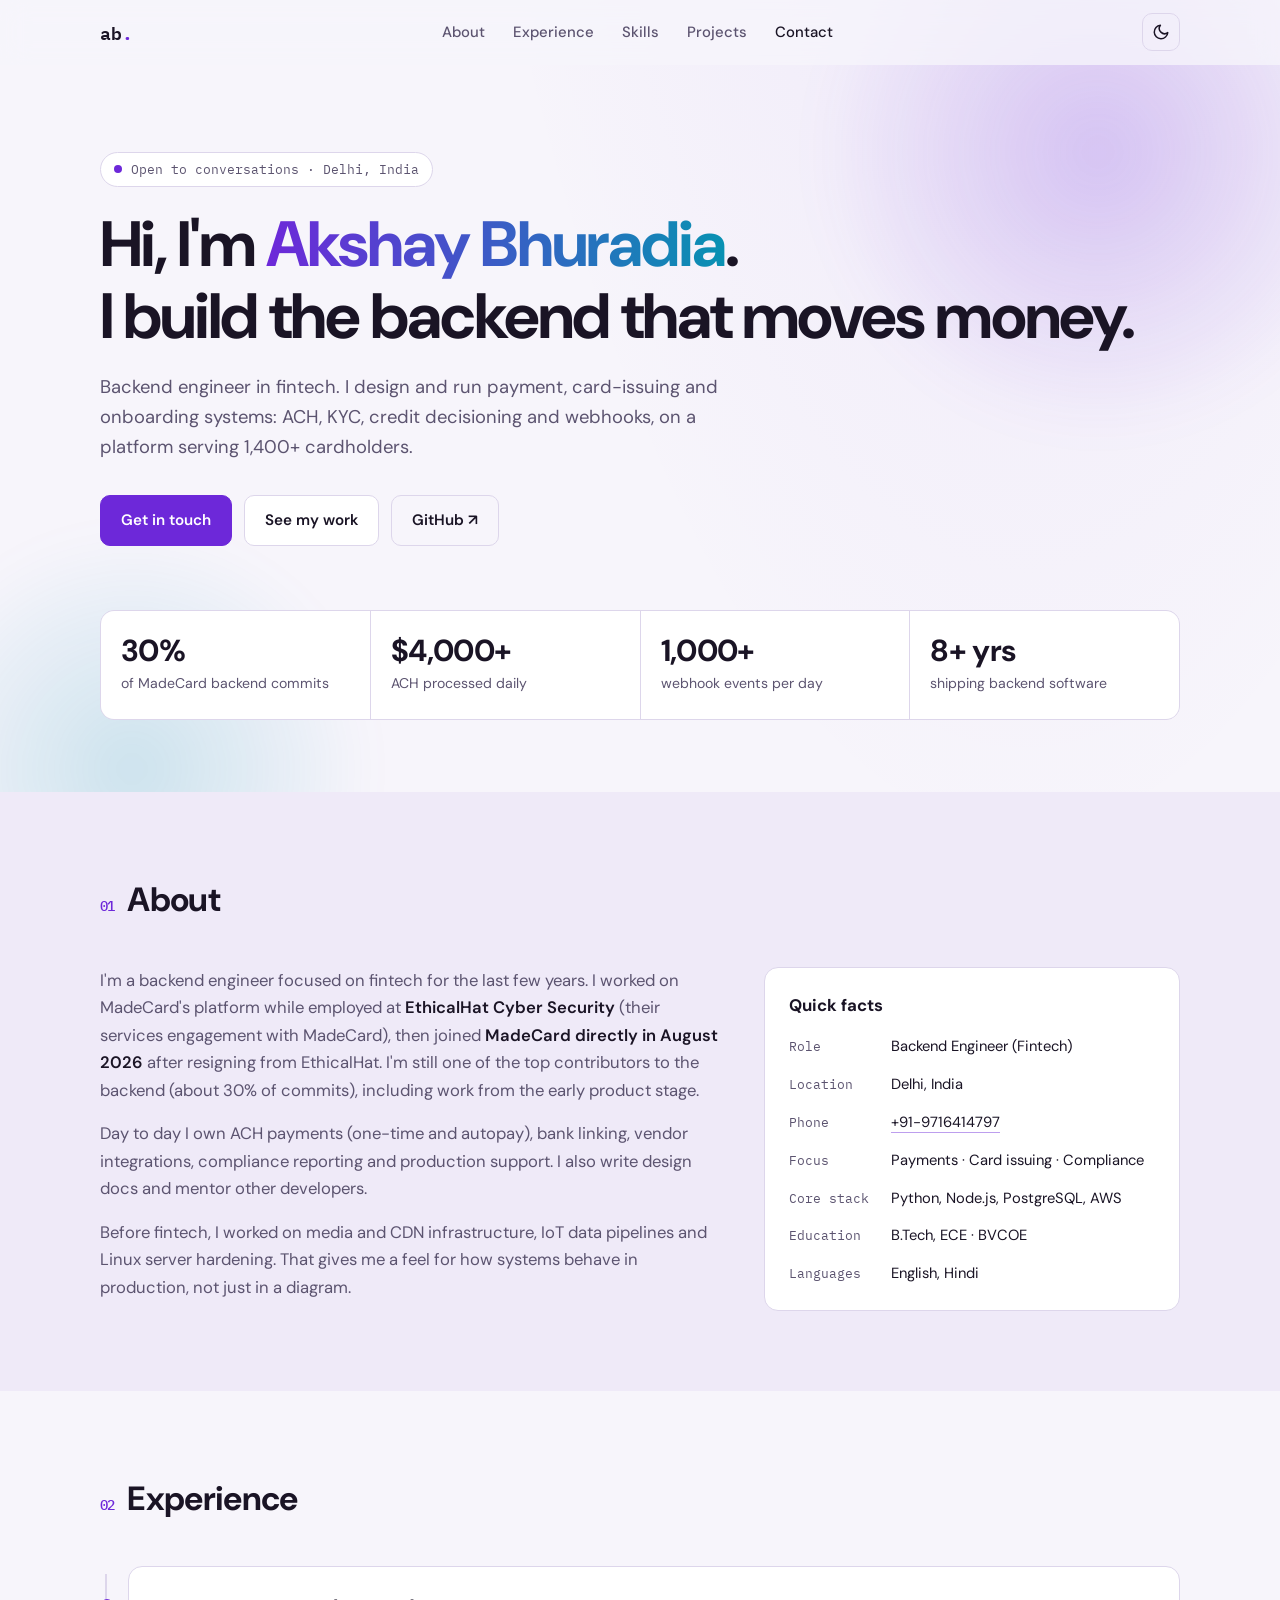
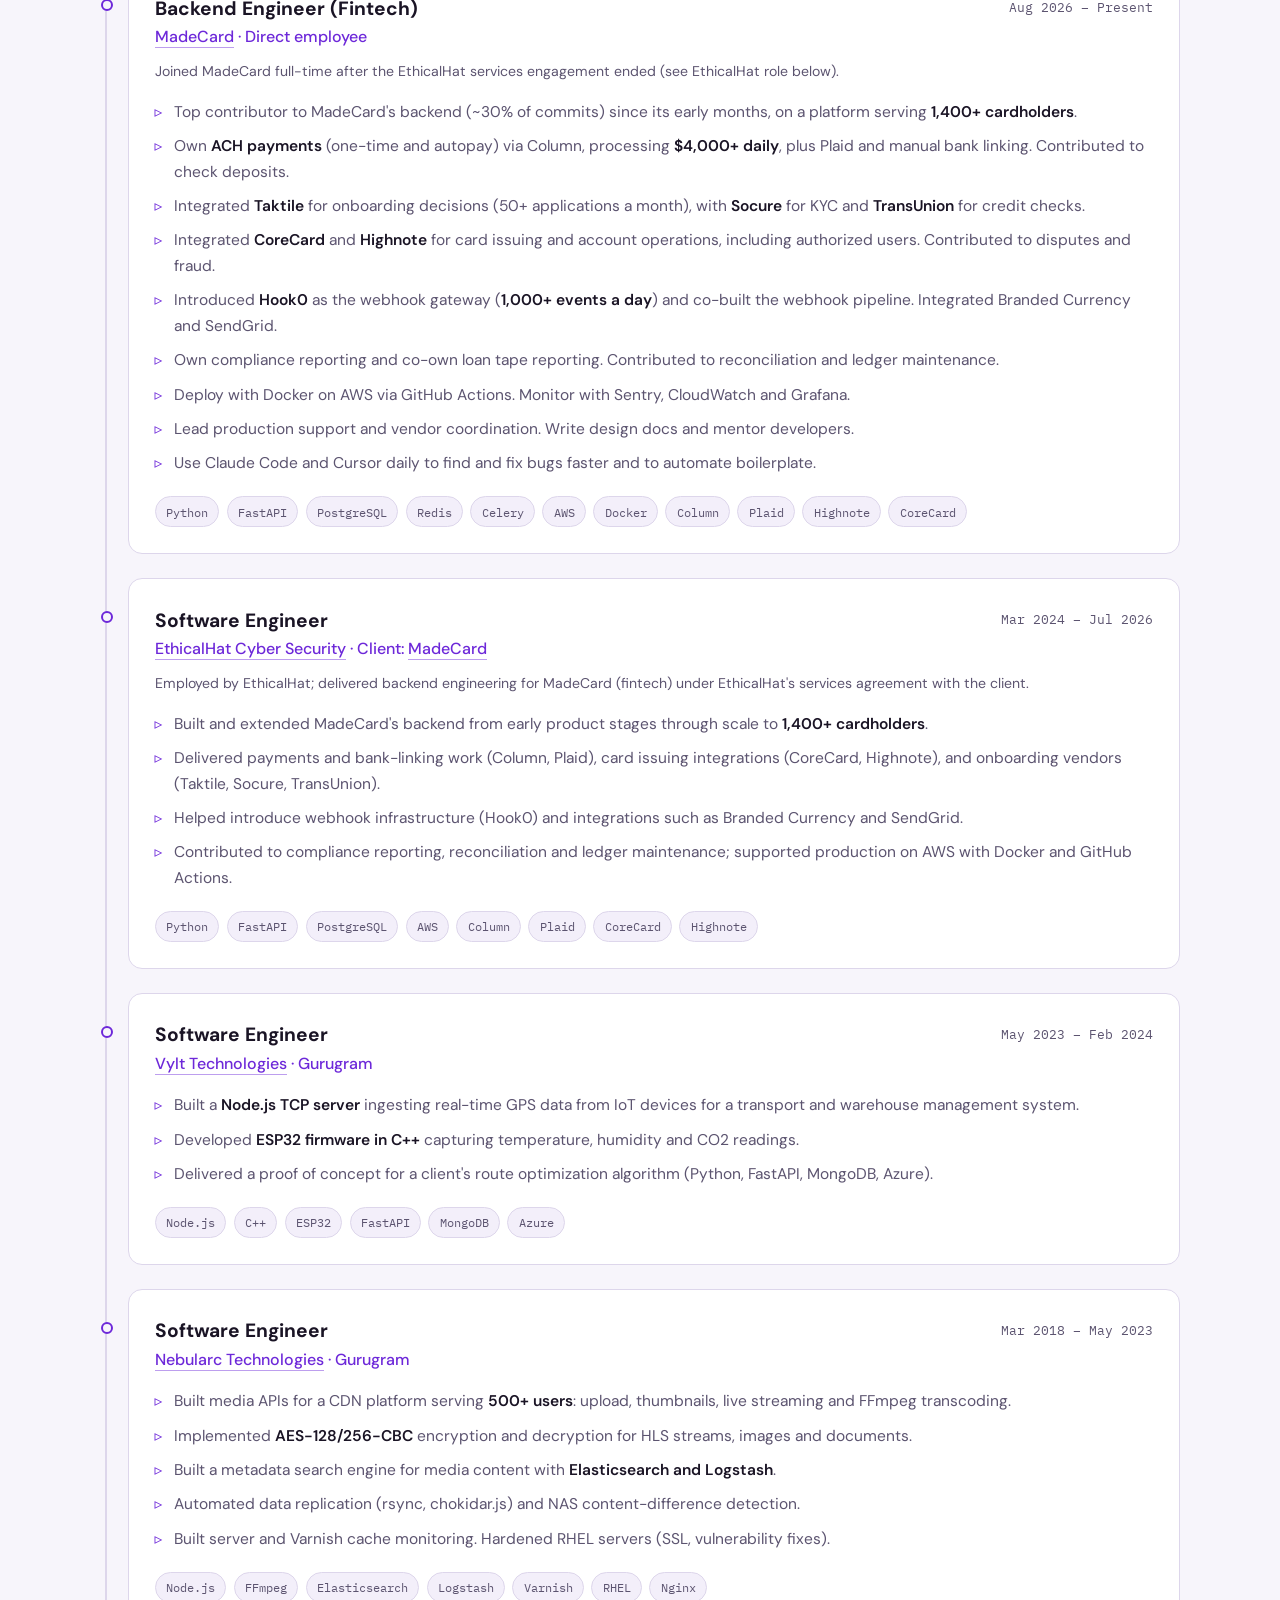
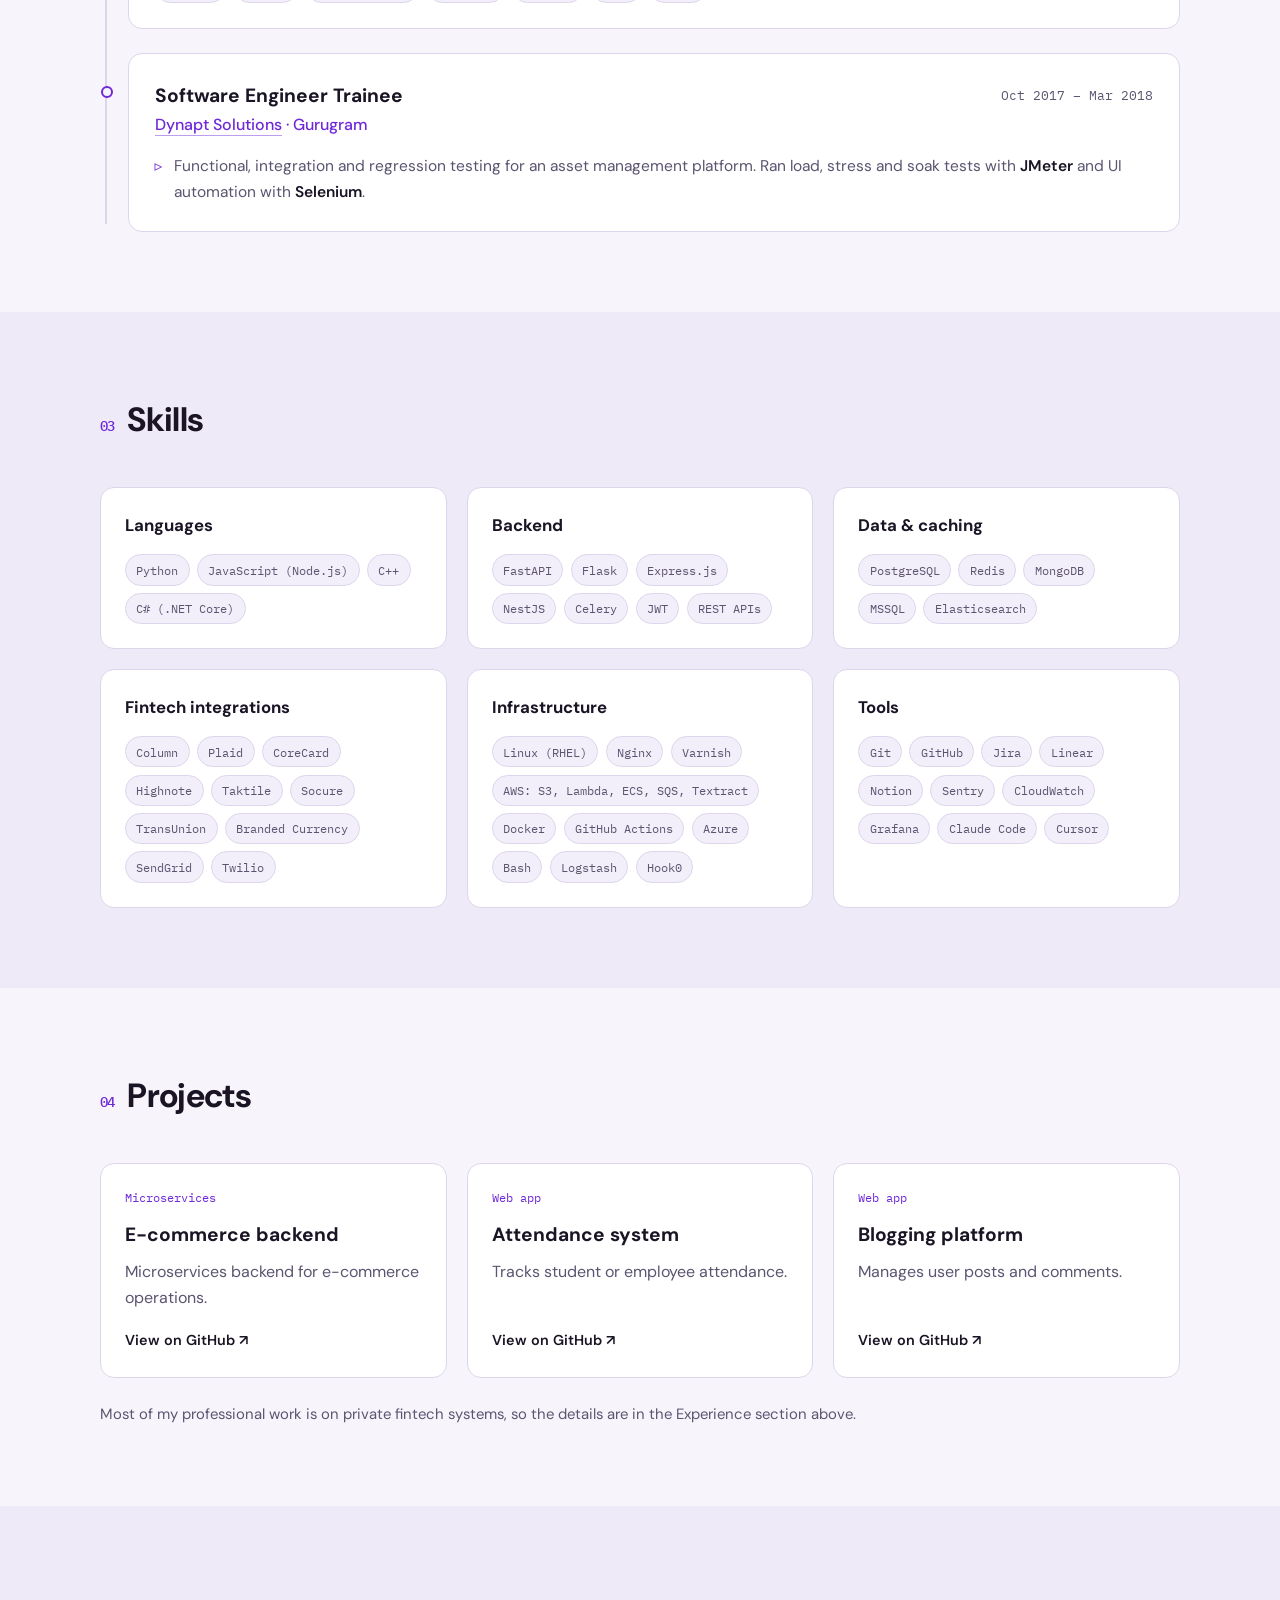
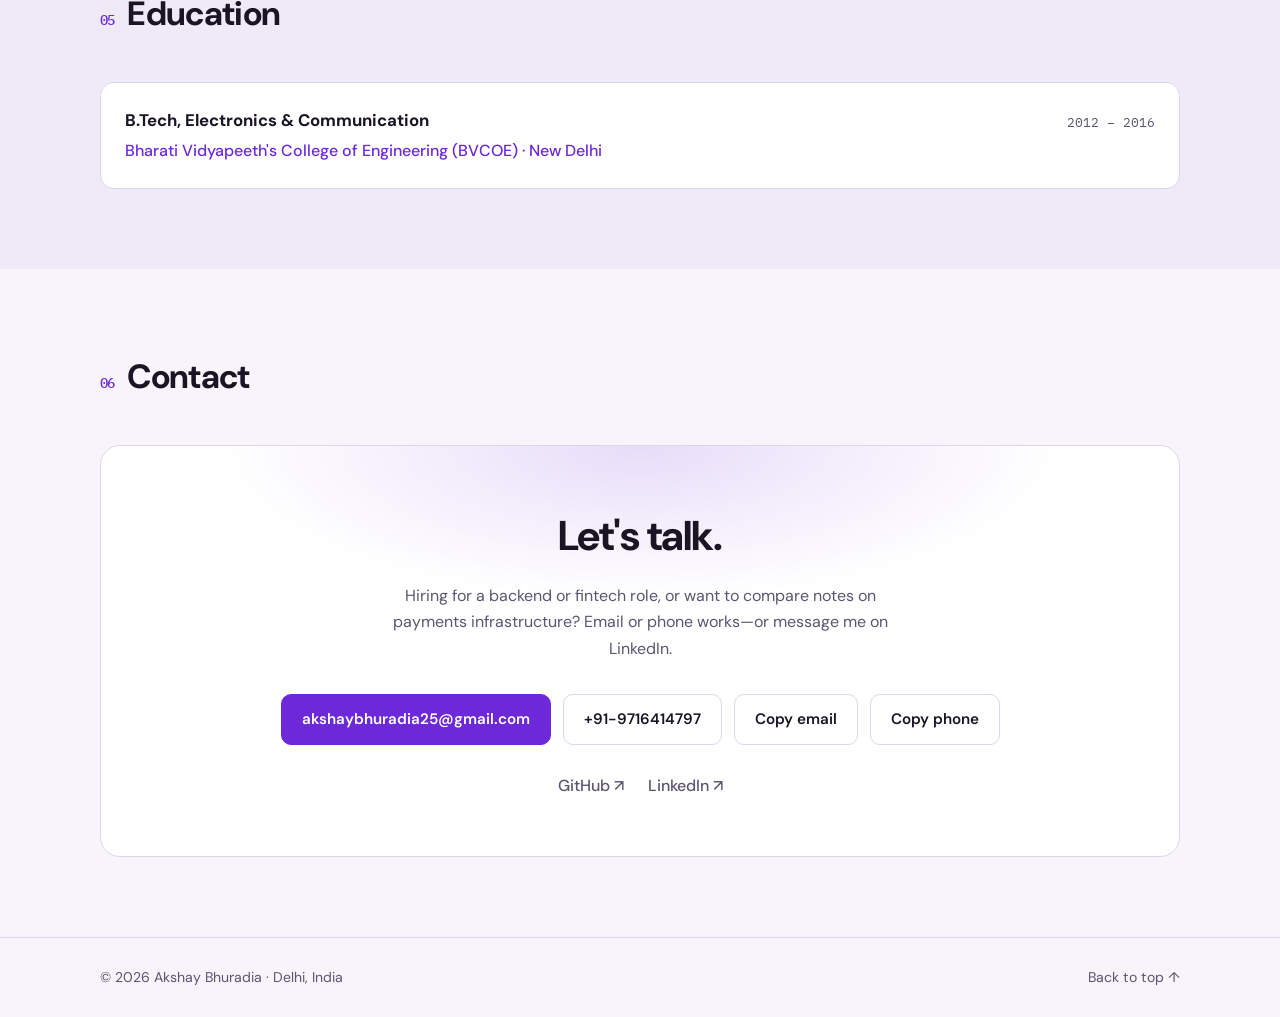
==== commit e706ef2d: "Add phone number to contact" ====
--- a/index.html
+++ b/index.html
@@ -81,9 +81,11 @@
         <div class="about-grid">
           <div class="reveal">
             <p>
-              I'm a backend engineer who has spent the last few years in fintech. I'm one of the
-              top contributors to MadeCard's backend (about 30% of commits), and I've been there
-              since the early months.
+              I'm a backend engineer focused on fintech for the last few years. I worked on
+              MadeCard's platform while employed at <b>EthicalHat Cyber Security</b> (their services
+              engagement with MadeCard), then joined <b>MadeCard directly in August 2026</b> after
+              resigning from EthicalHat. I'm still one of the top contributors to the backend
+              (about 30% of commits), including work from the early product stage.
             </p>
             <p>
               Day to day I own ACH payments (one-time and autopay), bank linking, vendor
@@ -101,6 +103,7 @@
             <dl class="facts">
               <div><dt>Role</dt><dd>Backend Engineer (Fintech)</dd></div>
               <div><dt>Location</dt><dd>Delhi, India</dd></div>
+              <div><dt>Phone</dt><dd><a href="tel:+919716414797">+91-9716414797</a></dd></div>
               <div><dt>Focus</dt><dd>Payments · Card issuing · Compliance</dd></div>
               <div><dt>Core stack</dt><dd>Python, Node.js, PostgreSQL, AWS</dd></div>
               <div><dt>Education</dt><dd>B.Tech, ECE · BVCOE</dd></div>
@@ -121,11 +124,11 @@
             <div class="job-head">
               <div>
                 <h3>Backend Engineer (Fintech)</h3>
-                <p class="company">MadeCard</p>
+                <p class="company"><a href="https://www.madecard.com/" target="_blank" rel="noopener">MadeCard</a> · Direct employee</p>
               </div>
               <p class="when">Aug 2026 – Present</p>
             </div>
-            <p class="sub-role">Previously: Software Engineer at EthicalHat Cyber Security, consultant to MadeCard · Mar 2024 – Jul 2026</p>
+            <p class="sub-role">Joined MadeCard full-time after the EthicalHat services engagement ended (see EthicalHat role below).</p>
             <ul>
               <li>Top contributor to MadeCard's backend (~30% of commits) since its early months, on a platform serving <b>1,400+ cardholders</b>.</li>
               <li>Own <b>ACH payments</b> (one-time and autopay) via Column, processing <b>$4,000+ daily</b>, plus Plaid and manual bank linking. Contributed to check deposits.</li>
@@ -146,7 +149,27 @@
             <div class="job-head">
               <div>
                 <h3>Software Engineer</h3>
-                <p class="company">Vylt Technologies · Gurugram</p>
+                <p class="company"><a href="https://www.ethicalhat.com/" target="_blank" rel="noopener">EthicalHat Cyber Security</a> · Client: <a href="https://www.madecard.com/" target="_blank" rel="noopener">MadeCard</a></p>
+              </div>
+              <p class="when">Mar 2024 – Jul 2026</p>
+            </div>
+            <p class="sub-role">Employed by EthicalHat; delivered backend engineering for MadeCard (fintech) under EthicalHat's services agreement with the client.</p>
+            <ul>
+              <li>Built and extended MadeCard's backend from early product stages through scale to <b>1,400+ cardholders</b>.</li>
+              <li>Delivered payments and bank-linking work (Column, Plaid), card issuing integrations (CoreCard, Highnote), and onboarding vendors (Taktile, Socure, TransUnion).</li>
+              <li>Helped introduce webhook infrastructure (Hook0) and integrations such as Branded Currency and SendGrid.</li>
+              <li>Contributed to compliance reporting, reconciliation and ledger maintenance; supported production on AWS with Docker and GitHub Actions.</li>
+            </ul>
+            <div class="chips">
+              <span>Python</span><span>FastAPI</span><span>PostgreSQL</span><span>AWS</span><span>Column</span><span>Plaid</span><span>CoreCard</span><span>Highnote</span>
+            </div>
+          </li>
+
+          <li class="job reveal">
+            <div class="job-head">
+              <div>
+                <h3>Software Engineer</h3>
+                <p class="company"><a href="https://vylt.in/" target="_blank" rel="noopener">Vylt Technologies</a> · Gurugram</p>
               </div>
               <p class="when">May 2023 – Feb 2024</p>
             </div>
@@ -162,7 +185,7 @@
             <div class="job-head">
               <div>
                 <h3>Software Engineer</h3>
-                <p class="company">Nebularc Technologies · Gurugram</p>
+                <p class="company"><a href="https://nebularc.com/home" target="_blank" rel="noopener">Nebularc Technologies</a> · Gurugram</p>
               </div>
               <p class="when">Mar 2018 – May 2023</p>
             </div>
@@ -180,7 +203,7 @@
             <div class="job-head">
               <div>
                 <h3>Software Engineer Trainee</h3>
-                <p class="company">Dynapt Solutions · Gurugram</p>
+                <p class="company"><a href="https://www.dynapt.com/" target="_blank" rel="noopener">Dynapt Solutions</a> · Gurugram</p>
               </div>
               <p class="when">Oct 2017 – Mar 2018</p>
             </div>
@@ -260,15 +283,17 @@
           <h3>Let's talk.</h3>
           <p>
             Hiring for a backend or fintech role, or want to compare notes on payments
-            infrastructure? Email is the fastest way to reach me.
+            infrastructure? Email or phone works—or message me on LinkedIn.
           </p>
           <div class="cta">
             <a class="btn primary" href="mailto:akshaybhuradia25@gmail.com">akshaybhuradia25@gmail.com</a>
+            <a class="btn" href="tel:+919716414797">+91-9716414797</a>
             <button class="btn" id="copy-email" type="button">Copy email</button>
+            <button class="btn" id="copy-phone" type="button">Copy phone</button>
           </div>
           <ul class="social">
             <li><a href="https://github.com/akshaybhuradia2020" target="_blank" rel="noopener">GitHub ↗</a></li>
-            <li><a href="https://www.linkedin.com/in/akshay-bhuradia" target="_blank" rel="noopener">LinkedIn ↗</a></li>
+            <li><a href="https://www.linkedin.com/in/akshaybhuradia/" target="_blank" rel="noopener">LinkedIn ↗</a></li>
           </ul>
         </div>
       </div>
--- a/styles.css
+++ b/styles.css
@@ -148,6 +148,8 @@
 .facts div { display: grid; grid-template-columns: 90px 1fr; gap: 0.75rem; font-size: 0.92rem; }
 .facts dt { color: var(--muted); font-family: var(--mono); font-size: 0.8rem; padding-top: 2px; }
 .facts dd { margin: 0; }
+.facts dd a { color: var(--text); border-bottom: 1px solid color-mix(in srgb, var(--accent) 45%, transparent); }
+.facts dd a:hover { color: var(--accent); }
 
 /* Timeline */
 .timeline { position: relative; display: grid; gap: 1.5rem; padding-left: 1.75rem; }
@@ -165,6 +167,8 @@
 .job-head { display: flex; justify-content: space-between; gap: 1rem; flex-wrap: wrap; }
 .job h3 { font-size: 1.2rem; margin: 0; }
 .company { color: var(--accent); font-weight: 500; }
+.company a { color: inherit; text-decoration: none; border-bottom: 1px solid color-mix(in srgb, var(--accent) 45%, transparent); transition: border-color 0.15s; }
+.company a:hover { border-bottom-color: var(--accent); }
 .when { font-family: var(--mono); font-size: 0.82rem; color: var(--muted); padding-top: 0.3rem; }
 .sub-role { margin-top: 0.6rem; font-size: 0.88rem; color: var(--muted); }
 .job ul { margin-top: 1rem; display: grid; gap: 0.55rem; }
